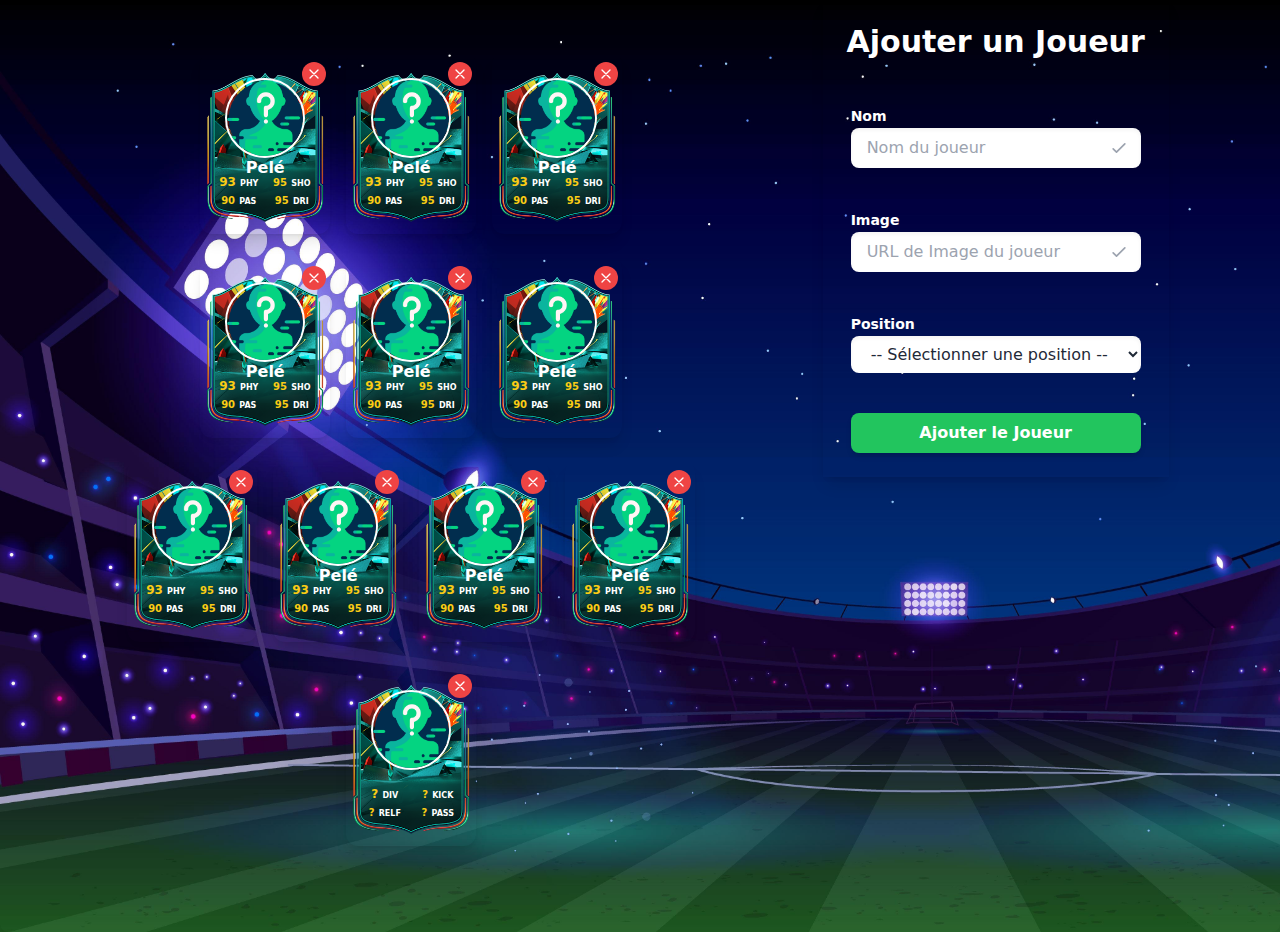
==== public/index.html @ 53fe1254 "fixer le formulaire et ajout des nouveaux image" ====
<!doctype html>
<html>
<head>
  <meta charset="UTF-8">
  <meta name="viewport" content="width=device-width, initial-scale=1.0">
  <title>FUT Champions</title>
  <link rel="stylesheet" href="style.css">
</head>
<body class="bg-[url('../images/5205447.jpg')] bg-cover bg-no-repeat min-h-screen overflow-x-hidden">


        <div class="flex justify-evenly max-sm:flex-col">

          <section class="bg-opacity-65 max-w-full min-h-screen flex flex-col justify-center items-center gap-10 p-4">
          
        
              
              <div class="flex flex-col items-center gap-6 w-full max-w-4xl ">
          
                  <!-- Attaques -->
                  <div class="flex justify-center gap-4 flex-wrap">
                      <!-- LW-player -->
                      <div class="LW player flex flex-col justify-center">
                          <div class="relative w-[130px] h-[180px] max-sm:w-[100px] rounded-[12px] overflow-hidden shadow-lg text-white bg-cover bg-center" style="background-image: url('../assets/examples/badge_total_rush.webp');">
                            <!-- Delete Button -->
                            <button class="delete-btn absolute top-2 right-1 bg-red-500 text-white rounded-full p-1 hover:bg-red-600 transition" >
                              <svg xmlns="http://www.w3.org/2000/svg" class="w-4 h-4" fill="none" viewBox="0 0 24 24" stroke="currentColor" stroke-width="2">
                                <path stroke-linecap="round" stroke-linejoin="round" d="M6 18L18 6M6 6l12 12" />
                              </svg>
                            </button>
                            <!-- Player Icon -->
                            <div class="flex justify-center mt-6">
                              <img class="w-20 h-20 object-cover rounded-full border-2 border-white shadow-lg" src="../images/inconnue.png">
                            </div>
                            <!-- Player Name -->
                            <div class="absolute bottom-[50px] w-full text-center font-bold text-base	 text-white pb-1" id="PlayerName">
                              Pelé
                            </div>
                            <!-- Player Statistics -->
                            <div class="absolute bottom-6 w-full px-3">
                              <div class="grid grid-cols-2 text-center text-xs font-bold">
                                  <div>
                                    
                                      <span class="PHY_PLYER_STAS text-yellow-400">93</span>
                                      <span style="font-size: 8px;">PHY</span>
                                  </div>
                                  <div>
                                      <span class="SHO_PLYER_STAS text-yellow-400 " style="font-size: 10px;">95</span>
                                      <span style="font-size: 8px;">SHO</span>
                                  </div>
                                  <div>
                                      <span class="PAS_PLYER_STAS text-yellow-400" style="font-size: 10px;">90</span>
                                      <span style="font-size: 8px;">PAS</span>
                                  </div>
                                  <div>
                                      <span class="DRI_PLYER_STAS text-yellow-400" style="font-size: 10px;">95</span>
                                      <span style="font-size: 8px;">DRI</span>
                                  </div>
                              </div>
                          </div>
                          </div>
                        </div>
          
                      <!-- ST-player -->
                      <div class="ST player flex flex-col justify-center">
                          <div class="relative w-[130px] h-[180px] max-sm:w-[100px] rounded-[12px] overflow-hidden shadow-lg text-white bg-cover bg-center" style="background-image: url('../assets/examples/badge_total_rush.webp');">
                            <!-- Delete Button -->
                            <button class="delete-btn absolute top-2 right-1 bg-red-500 text-white rounded-full p-1 hover:bg-red-600 transition" >
                              <svg xmlns="http://www.w3.org/2000/svg" class="w-4 h-4" fill="none" viewBox="0 0 24 24" stroke="currentColor" stroke-width="2">
                                <path stroke-linecap="round" stroke-linejoin="round" d="M6 18L18 6M6 6l12 12" />
                              </svg>
                            </button>
                            <!-- Player Icon -->
                            <div class="flex justify-center mt-6">
                              <img class="w-20 h-20 object-cover rounded-full border-2 border-white shadow-lg" src="../images/inconnue.png">
                            </div>
                            <!-- Player Name -->
                            <div class="absolute bottom-[50px] w-full text-center font-bold text-base	 text-white pb-1" id="PlayerName">
                              Pelé
                            </div>
                            <!-- Player Statistics -->
                            <div class="absolute bottom-6 w-full px-3">
                              <div class="grid grid-cols-2 text-center text-xs font-bold">
                                  <div>
                                    
                                      <span class="PHY_PLYER_STAS text-yellow-400">93</span>
                                      <span style="font-size: 8px;">PHY</span>
                                  </div>
                                  <div>
                                      <span class="SHO_PLYER_STAS text-yellow-400" style="font-size: 10px;">95</span>
                                      <span style="font-size: 8px;">SHO</span>
                                  </div>
                                  <div>
                                      <span class="PAS_PLYER_STAS text-yellow-400" style="font-size: 10px;">90</span>
                                      <span style="font-size: 8px;">PAS</span>
                                  </div>
                                  <div>
                                      <span class="DRI_PLYER_STAS text-yellow-400" style="font-size: 10px;">95</span>
                                      <span style="font-size: 8px;">DRI</span>
                                  </div>
                              </div>
                          </div>
                          </div>
                        </div>
          
                      <!-- RW-player -->
                      <div class="RW player flex flex-col justify-center">
                          <div class="relative w-[130px] h-[180px] max-sm:w-[100px] rounded-[12px] overflow-hidden shadow-lg text-white bg-cover bg-center" style="background-image: url('../assets/examples/badge_total_rush.webp');">
                            <!-- Delete Button -->
                            <button class="delete-btn absolute top-2 right-1 bg-red-500 text-white rounded-full p-1 hover:bg-red-600 transition">
                              <svg xmlns="http://www.w3.org/2000/svg" class="w-4 h-4" fill="none" viewBox="0 0 24 24" stroke="currentColor" stroke-width="2">
                                <path stroke-linecap="round" stroke-linejoin="round" d="M6 18L18 6M6 6l12 12" />
                              </svg>
                            </button>
                            <!-- Player Icon -->
                            <div class="flex justify-center mt-6">
                              <img class="w-20 h-20 object-cover rounded-full border-2 border-white shadow-lg" src="../images/inconnue.png">
                            </div>
                            <!-- Player Name -->
                            <div class="absolute bottom-[50px] w-full text-center font-bold text-base	 text-white pb-1" id="PlayerName">
                              Pelé
                            </div>
                            <!-- Player Statistics -->
                            <div class="absolute bottom-6 w-full px-3">
                              <div class="grid grid-cols-2 text-center text-xs font-bold">
                                  <div>
                                    
                                      <span class="PHY_PLYER_STAS text-yellow-400">93</span>
                                      <span style="font-size: 8px;">PHY</span>
                                  </div>
                                  <div>
                                      <span class="SHO_PLYER_STAS text-yellow-400" style="font-size: 10px;">95</span>
                                      <span style="font-size: 8px;">SHO</span>
                                  </div>
                                  <div>
                                      <span class="PAS_PLYER_STAS text-yellow-400" style="font-size: 10px;">90</span>
                                      <span style="font-size: 8px;">PAS</span>
                                  </div>
                                  <div>
                                      <span class="DRI_PLYER_STAS text-yellow-400" style="font-size: 10px;">95</span>
                                      <span style="font-size: 8px;">DRI</span>
                                  </div>
                              </div>
                          </div>
                          </div>
                        </div>
                  </div>
          
                  <!-- Midfielders -->
                  <div class="flex justify-center gap-4 flex-wrap">
                      <!-- CAM-player -->
                      <div class="CAM player flex flex-col justify-center">
                          <div class="relative w-[130px] h-[180px] max-sm:w-[100px] rounded-[12px] overflow-hidden shadow-lg text-white bg-cover bg-center" style="background-image: url('../assets/examples/badge_total_rush.webp');">
                            <!-- Delete Button -->
                            <button class="delete-btn absolute top-2 right-1 bg-red-500 text-white rounded-full p-1 hover:bg-red-600 transition">
                              <svg xmlns="http://www.w3.org/2000/svg" class="w-4 h-4" fill="none" viewBox="0 0 24 24" stroke="currentColor" stroke-width="2">
                                <path stroke-linecap="round" stroke-linejoin="round" d="M6 18L18 6M6 6l12 12" />
                              </svg>
                            </button>
                            <!-- Player Icon -->
                            <div class="flex justify-center mt-6">
                              <img class="w-20 h-20 object-cover rounded-full border-2 border-white shadow-lg" src="../images/inconnue.png">
                            </div>
                            <!-- Player Name -->
                            <div class="absolute bottom-[50px] w-full text-center font-bold text-base	 text-white pb-1" id="PlayerName">
                              Pelé
                            </div>
                            <!-- Player Statistics -->
                            <div class="absolute bottom-6 w-full px-3">
                              <div class="grid grid-cols-2 text-center text-xs font-bold">
                                  <div>
                                    
                                      <span class="PHY_PLYER_STAS text-yellow-400">93</span>
                                      <span style="font-size: 8px;">PHY</span>
                                  </div>
                                  <div>
                                      <span class="SHO_PLYER_STAS text-yellow-400" style="font-size: 10px;">95</span>
                                      <span style="font-size: 8px;">SHO</span>
                                  </div>
                                  <div>
                                      <span class="PAS_PLYER_STAS text-yellow-400" style="font-size: 10px;">90</span>
                                      <span style="font-size: 8px;">PAS</span>
                                  </div>
                                  <div>
                                      <span class="DRI_PLYER_STAS text-yellow-400" style="font-size: 10px;">95</span>
                                      <span style="font-size: 8px;">DRI</span>
                                  </div>
                              </div>
                          </div>
                          </div>
                        </div>
          
                      <!-- CM-player -->
                      <div class="CM player flex flex-col justify-center">
                          <div class="relative w-[130px] h-[180px] max-sm:w-[100px] rounded-[12px] overflow-hidden shadow-lg text-white bg-cover bg-center" style="background-image: url('../assets/examples/badge_total_rush.webp');">
                            <!-- Delete Button -->
                            <button class="delete-btn absolute top-2 right-1 bg-red-500 text-white rounded-full p-1 hover:bg-red-600 transition">
                              <svg xmlns="http://www.w3.org/2000/svg" class="w-4 h-4" fill="none" viewBox="0 0 24 24" stroke="currentColor" stroke-width="2">
                                <path stroke-linecap="round" stroke-linejoin="round" d="M6 18L18 6M6 6l12 12" />
                              </svg>
                            </button>
                            <!-- Player Icon -->
                            <div class="flex justify-center mt-6">
                              <img class="w-20 h-20 object-cover rounded-full border-2 border-white shadow-lg" src="../images/inconnue.png">
                            </div>
                            <!-- Player Name -->
                            <div class="absolute bottom-[50px] w-full text-center font-bold text-base	 text-white pb-1" id="PlayerName">
                              Pelé
                            </div>
                            <!-- Player Statistics -->
                            <div class="absolute bottom-6 w-full px-3">
                              <div class="grid grid-cols-2 text-center text-xs font-bold">
                                  <div>
                                    
                                      <span class="PHY_PLYER_STAS text-yellow-400">93</span>
                                      <span style="font-size: 8px;">PHY</span>
                                  </div>
                                  <div>
                                      <span class="SHO_PLYER_STAS text-yellow-400" style="font-size: 10px;">95</span>
                                      <span style="font-size: 8px;">SHO</span>
                                  </div>
                                  <div>
                                      <span class="PAS_PLYER_STAS text-yellow-400" style="font-size: 10px;">90</span>
                                      <span style="font-size: 8px;">PAS</span>
                                  </div>
                                  <div>
                                      <span class="DRI_PLYER_STAS text-yellow-400" style="font-size: 10px;">95</span>
                                      <span style="font-size: 8px;">DRI</span>
                                  </div>
                              </div>
                          </div>
                          </div>
                        </div>
          
                      <!-- CDM-player -->
                      <div class="CDM player flex flex-col justify-center">
                          <div class="relative w-[130px] h-[180px] max-sm:w-[100px] rounded-[12px] overflow-hidden shadow-lg text-white bg-cover bg-center" style="background-image: url('../assets/examples/badge_total_rush.webp');">
                            <!-- Delete Button -->
                            <button class="delete-btn absolute top-2 right-1 bg-red-500 text-white rounded-full p-1 hover:bg-red-600 transition">
                              <svg xmlns="http://www.w3.org/2000/svg" class="w-4 h-4" fill="none" viewBox="0 0 24 24" stroke="currentColor" stroke-width="2">
                                <path stroke-linecap="round" stroke-linejoin="round" d="M6 18L18 6M6 6l12 12" />
                              </svg>
                            </button>
                            <!-- Player Icon -->
                            <div class="flex justify-center mt-6">
                              <img class="w-20 h-20 object-cover rounded-full border-2 border-white shadow-lg" src="../images/inconnue.png">
                            </div>
                            <!-- Player Name -->
                            <div class="absolute bottom-[50px] w-full text-center font-bold text-base	 text-white pb-1" id="PlayerName">
                              Pelé
                            </div>
                            <!-- Player Statistics -->
                            <div class="absolute bottom-6 w-full px-3">
                              <div class="grid grid-cols-2 text-center text-xs font-bold">
                                  <div>
                                    
                                      <span class="PHY_PLYER_STAS text-yellow-400">93</span>
                                      <span style="font-size: 8px;">PHY</span>
                                  </div>
                                  <div>
                                      <span class="SHO_PLYER_STAS text-yellow-400" style="font-size: 10px;">95</span>
                                      <span style="font-size: 8px;">SHO</span>
                                  </div>
                                  <div>
                                      <span class="PAS_PLYER_STAS text-yellow-400" style="font-size: 10px;">90</span>
                                      <span style="font-size: 8px;">PAS</span>
                                  </div>
                                  <div>
                                      <span class="DRI_PLYER_STAS text-yellow-400" style="font-size: 10px;">95</span>
                                      <span style="font-size: 8px;">DRI</span>
                                  </div>
                              </div>
                          </div>
                          </div>
                        </div>
                  </div>
          
                  <!-- Defenders -->
                  <div class="flex justify-center gap-4">
                      <!-- LB-player -->
                      <div class="LB player flex flex-col justify-center">
                          <div class="relative w-[130px] h-[180px] max-sm:w-[100px] rounded-[12px] overflow-hidden shadow-lg text-white bg-cover bg-center" style="background-image: url('../assets/examples/badge_total_rush.webp');">
                            <!-- Delete Button -->
                            <button class="delete-btn absolute top-2 right-1 bg-red-500 text-white rounded-full p-1 hover:bg-red-600 transition">
                              <svg xmlns="http://www.w3.org/2000/svg" class="w-4 h-4" fill="none" viewBox="0 0 24 24" stroke="currentColor" stroke-width="2">
                                <path stroke-linecap="round" stroke-linejoin="round" d="M6 18L18 6M6 6l12 12" />
                              </svg>
                            </button>
                            <!-- Player Icon -->
                            <div class="flex justify-center mt-6">
                              <img class="w-20 h-20 object-cover rounded-full border-2 border-white shadow-lg" src="../images/inconnue.png">
                            </div>
                            <!-- Player Name -->
                            <div class="absolute bottom-[50px] w-full text-center font-bold text-base	 text-white pb-1" id="PlayerName">
                              
                            </div>
                            <!-- Player Statistics -->
                            <div class="absolute bottom-6 w-full px-3">
                              <div class="grid grid-cols-2 text-center text-xs font-bold">
                                  <div>
                                    
                                      <span class="PHY_PLYER_STAS text-yellow-400">93</span>
                                      <span style="font-size: 8px;">PHY</span>
                                  </div>
                                  <div>
                                      <span class="SHO_PLYER_STAS text-yellow-400" style="font-size: 10px;">95</span>
                                      <span style="font-size: 8px;">SHO</span>
                                  </div>
                                  <div>
                                      <span class="PAS_PLYER_STAS text-yellow-400" style="font-size: 10px;">90</span>
                                      <span style="font-size: 8px;">PAS</span>
                                  </div>
                                  <div>
                                      <span class="DRI_PLYER_STAS text-yellow-400" style="font-size: 10px;">95</span>
                                      <span style="font-size: 8px;">DRI</span>
                                  </div>
                              </div>
                          </div>
                          </div>
                        </div>
          
                      <!-- CB-5-player -->
                      <div class="CB-5 player flex flex-col justify-center">
                          <div class="relative w-[130px] h-[180px] max-sm:w-[100px] rounded-[12px] overflow-hidden shadow-lg text-white bg-cover bg-center" style="background-image: url('../assets/examples/badge_total_rush.webp');">
                            <!-- Delete Button -->
                            <button class="delete-btn absolute top-2 right-1 bg-red-500 text-white rounded-full p-1 hover:bg-red-600 transition">
                              <svg xmlns="http://www.w3.org/2000/svg" class="w-4 h-4" fill="none" viewBox="0 0 24 24" stroke="currentColor" stroke-width="2">
                                <path stroke-linecap="round" stroke-linejoin="round" d="M6 18L18 6M6 6l12 12" />
                              </svg>
                            </button>
                            <!-- Player Icon -->
                            <div class="flex justify-center mt-6">
                              <img class="w-20 h-20 object-cover rounded-full border-2 border-white shadow-lg" src="../images/inconnue.png">
                            </div>
                            <!-- Player Name -->
                            <div class="absolute bottom-[50px] w-full text-center font-bold text-base	 text-white pb-1" id="PlayerName">
                              Pelé
                            </div>
                            <!-- Player Statistics -->
                            <div class="absolute bottom-6 w-full px-3">
                              <div class="grid grid-cols-2 text-center text-xs font-bold">
                                  <div>
                                    
                                      <span class="PHY_PLYER_STAS text-yellow-400">93</span>
                                      <span style="font-size: 8px;">PHY</span>
                                  </div>
                                  <div>
                                      <span class="SHO_PLYER_STAS text-yellow-400" style="font-size: 10px;">95</span>
                                      <span style="font-size: 8px;">SHO</span>
                                  </div>
                                  <div>
                                      <span class="PAS_PLYER_STAS text-yellow-400" style="font-size: 10px;">90</span>
                                      <span style="font-size: 8px;">PAS</span>
                                  </div>
                                  <div>
                                      <span class="DRI_PLYER_STAS text-yellow-400" style="font-size: 10px;">95</span>
                                      <span style="font-size: 8px;">DRI</span>
                                  </div>
                              </div>
                          </div>
                          </div>
                        </div>
          
                      <!-- CB-4-player -->
                      <div class="CB-4 player flex flex-col justify-center">
                          <div class="relative w-[130px] h-[180px] max-sm:w-[100px] rounded-[12px] overflow-hidden shadow-lg text-white bg-cover bg-center" style="background-image: url('../assets/examples/badge_total_rush.webp');">
                            <!-- Delete Button -->
                            <button class="delete-btn absolute top-2 right-1 bg-red-500 text-white rounded-full p-1 hover:bg-red-600 transition">
                              <svg xmlns="http://www.w3.org/2000/svg" class="w-4 h-4" fill="none" viewBox="0 0 24 24" stroke="currentColor" stroke-width="2">
                                <path stroke-linecap="round" stroke-linejoin="round" d="M6 18L18 6M6 6l12 12" />
                              </svg>
                            </button>
                            <!-- Player Icon -->
                            <div class="flex justify-center mt-6">
                              <img class="w-20 h-20 object-cover rounded-full border-2 border-white shadow-lg" src="../images/inconnue.png">
                            </div>
                            <!-- Player Name -->
                            <div class="absolute bottom-[50px] w-full text-center font-bold text-base	 text-white pb-1" id="PlayerName">
                              Pelé
                            </div>
                            <!-- Player Statistics -->
                            <div class="absolute bottom-6 w-full px-3">
                              <div class="grid grid-cols-2 text-center text-xs font-bold">
                                  <div>
                                    
                                      <span class="PHY_PLYER_STAS text-yellow-400">93</span>
                                      <span style="font-size: 8px;">PHY</span>
                                  </div>
                                  <div>
                                      <span class="SHO_PLYER_STAS text-yellow-400" style="font-size: 10px;">95</span>
                                      <span style="font-size: 8px;">SHO</span>
                                  </div>
                                  <div>
                                      <span class=" PAS_PLYER_STAS text-yellow-400" style="font-size: 10px;">90</span>
                                      <span style="font-size: 8px;">PAS</span>
                                  </div>
                                  <div>
                                      <span class="DRI_PLYER_STAS text-yellow-400" style="font-size: 10px;">95</span>
                                      <span style="font-size: 8px;">DRI</span>
                                  </div>
                              </div>
                          </div>
                          </div>
                        </div>
          
                      <!-- RB-player -->
                      <div class="RB player flex flex-col justify-center">
                          <div class="relative w-[130px] h-[180px] max-sm:w-[100px] rounded-[12px] overflow-hidden shadow-lg text-white bg-cover bg-center" style="background-image: url('../assets/examples/badge_total_rush.webp');">
                            <!-- Delete Button -->
                            <button class="delete-btn absolute top-2 right-1 bg-red-500 text-white rounded-full p-1 hover:bg-red-600 transition">
                              <svg xmlns="http://www.w3.org/2000/svg" class="w-4 h-4" fill="none" viewBox="0 0 24 24" stroke="currentColor" stroke-width="2">
                                <path stroke-linecap="round" stroke-linejoin="round" d="M6 18L18 6M6 6l12 12" />
                              </svg>
                            </button>
                            <!-- Player Icon -->
                            <div class="flex justify-center mt-6">
                              <img class="w-20 h-20 object-cover rounded-full border-2 border-white shadow-lg" src="../images/inconnue.png">
                            </div>
                            <!-- Player Name -->
                            <div class="absolute bottom-[50px] w-full text-center font-bold text-base	 text-white pb-1" id="PlayerName">
                              Pelé
                            </div>
                            <!-- Player Statistics -->
                            <div class="absolute bottom-6 w-full px-3">
                              <div class="grid grid-cols-2 text-center text-xs font-bold">
                                  <div>
                                    
                                      <span class="PHY_PLYER_STAS text-yellow-400">93</span>
                                      <span style="font-size: 8px;">PHY</span>
                                  </div>
                                  <div>
                                      <span class="SHO_PLYER_STAS text-yellow-400" style="font-size: 10px;">95</span>
                                      <span style="font-size: 8px;">SHO</span>
                                  </div>
                                  <div>
                                      <span class="PAS_PLYER_STAS text-yellow-400" style="font-size: 10px;">90</span>
                                      <span style="font-size: 8px;">PAS</span>
                                  </div>
                                  <div>
                                      <span class="DRI_PLYER_STAS text-yellow-400" style="font-size: 10px;">95</span>
                                      <span style="font-size: 8px;">DRI</span>
                                  </div>
                              </div>
                          </div>
                          </div>
                        </div>
                  </div>
          
                  <!-- Goalkeeper -->
                  <div class="flex justify-center gap-4 flex-wrap">
                      <!-- GOALKEEPER-player -->
                      <div class="GB player flex flex-col justify-center">
                          <div class="relative w-[130px] h-[180px] max-sm:w-[100px] rounded-[12px] overflow-hidden shadow-lg text-white bg-cover bg-center" style="background-image: url('../assets/examples/badge_total_rush.webp');">
                            <!-- Delete Button -->
                            <button class="delete-btn absolute top-2 right-1 bg-red-500 text-white rounded-full p-1 hover:bg-red-600 transition">
                              <svg xmlns="http://www.w3.org/2000/svg" class="w-4 h-4" fill="none" viewBox="0 0 24 24" stroke="currentColor" stroke-width="2">
                                <path stroke-linecap="round" stroke-linejoin="round" d="M6 18L18 6M6 6l12 12" />
                              </svg>
                            </button>
                            <!-- Player Icon -->
                            <div class="flex justify-center mt-6">
                              <img class="goalkepper-image w-20 h-20 object-cover rounded-full border-2 border-white shadow-lg" src="../images/inconnue.png">
                            </div>
                            <!-- Player Name -->
                            <div class="absolute bottom-[50px] w-full text-center font-bold text-base	 text-white pb-1" id="Goalkepper_name">
                            
                            </div>
                            <!-- Player Statistics -->
                            <div class="absolute bottom-6 w-full px-3">
                              <div class="grid grid-cols-2 text-center text-xs font-bold">
                                  <div>
                                    
                                      <span class="text-yellow-400 DIV_goal">?</span>
                                      <span style="font-size: 8px;">DIV</span>
                                  </div>
                                  <div>
                                      <span class="text-yellow-400 KICK_goal" style="font-size: 10px;">?</span>
                                      <span style="font-size: 8px;">KICK</span>
                                  </div>
                                  <div>
                                      <span class="text-yellow-400 RELF_goal" style="font-size: 10px;">?</span>
                                      <span style="font-size: 8px;">RELF</span>
                                  </div>
                                  <div>
                                      <span class="text-yellow-400 PASS_goal" style="font-size: 10px;">?</span>
                                      <span style="font-size: 8px;">PASS</span>
                                  </div>
                              </div>
                          </div>
                          </div>
                        </div>
                  </div>
          
              </div>
              
          
          </section>
          
          <!-- Formulaire -->
          <section>
              <div class="max-w-4xl mx-auto p-6  text-white shadow-lg rounded-x flex flex-col  gap-5 items-center justify-center"> 
                  <h2 class="text-3xl font-extrabold text-center mb-6">Ajouter un Joueur</h2>
                  <form id="playerForm" class="flex flex-col gap-10 ">
                    <div>
                      <label for="name" class=" font-semibold text-sm   ">Nom</label>
                      <div class="relative">
                        <input
                          type="text"
                          id="name"
                          name="name"
                          placeholder="Nom du joueur"
                          class="w-full p-4 py-2 rounded-lg shadow-inner bg-white text-gray-800 focus:ring-2 focus:ring-blue-400 focus:outline-none"
                          required
                        />
                        <svg xmlns="http://www.w3.org/2000/svg" class="absolute right-3 top-1/2 transform -translate-y-1/2 w-5 h-5 text-gray-400" fill="none" viewBox="0 0 24 24" stroke="currentColor">
                          <path stroke-linecap="round" stroke-linejoin="round" stroke-width="2" d="M5 13l4 4L19 7" />
                        </svg>
                      </div>
                    </div>

                    <div>
                      <label for="name" class=" font-semibold text-sm   ">Image</label>
                      <div class="relative">
                        <input
                          type="text"
                          id="image-player"
                          name="image"
                          placeholder="URL de Image du joueur"
                          class="w-full p-4 py-2 rounded-lg shadow-inner bg-white text-gray-800 focus:ring-2 focus:ring-blue-400 focus:outline-none"
                          required
                        />
                        <svg xmlns="http://www.w3.org/2000/svg" class="absolute right-3 top-1/2 transform -translate-y-1/2 w-5 h-5 text-gray-400" fill="none" viewBox="0 0 24 24" stroke="currentColor">
                          <path stroke-linecap="round" stroke-linejoin="round" stroke-width="2" d="M5 13l4 4L19 7" />
                        </svg>
                      </div>
                    </div>
                    <div>
                      <label for="position" class=" font-semibold text-sm ">Position</label>
                      <div class="relative">
                        <select
                          id="position"
                          name="position"
                          class="w-full p-4 py-2 rounded-lg shadow-inner bg-white text-gray-800 focus:ring-2 focus:ring-blue-400 focus:outline-none"
                          required>
                          <option value="nothing">-- Sélectionner une position --</option>
                          <option value="GB">(GB)</option>
                          <option value="LB">(LB)</option>
                          <option value="CB-5">(CB (5))</option>
                          <option value="CB-4">(CB (4))</option>
                          <option value="RB">(RB)</option>    
                          <option value="CDM">(CDM)</option>
                          <option value="CM">(CM)</option>
                          <option value="CAM">(CAM)</option>
                          <option value="LW">(LW)</option>
                          <option value="RW">(RW)</option>
                          <option value="ST">(ST)</option>
                        </select>
                      </div>
                    </div>
                    <div class="statistique-All hidden">
                      <label for="stats" class="block font-semibold text-sm mb-1">Statistiques</label>
                      <div class="relative grid grid-rows-4 grid-flow-col gap-4">
                        <input
                          type="number"
                          id="Physique"
                          min="0" max="100"
                          name="Physique"
                          placeholder="Physique du joueur"
                          class="w-full p-4 py-2 rounded-lg shadow-inner bg-white text-gray-800 focus:ring-2 focus:ring-blue-400 focus:outline-none"required 
                          />
                        <input
                          type="number"
                          id="Shoting"
                          min="0" max="100"
                          name="Shoting"
                          placeholder="Shoting du joueur"
                          class="w-full p-4 py-2 rounded-lg shadow-inner bg-white text-gray-800 focus:ring-2 focus:ring-blue-400 focus:outline-none"required 
                          />
                        <input
                          type="number"
                          id="Dribbling"
                          min="0" max="100"
                          name="stats"
                          placeholder="Dribbling du joueur"
                          class="w-full p-4 py-2 rounded-lg shadow-inner bg-white text-gray-800 focus:ring-2 focus:ring-blue-400 focus:outline-none"required 
                          />
                        <input
                          type="number"
                          min="0" max="100"
                          id="Passing"
                          name="Passing"
                          placeholder="Passing du joueur "
                          class="w-full p-4 py-2 rounded-lg shadow-inner bg-white text-gray-800 focus:ring-2 focus:ring-blue-400 focus:outline-none"required 
                          />
                    
                      </div>
                    </div>
                    <!-- goolkeaper statistique -->
                    <div class="Goalkepper_stats  hidden">
                      <label for="stats" class="block font-semibold text-sm mb-1">Statistiques</label>
                      <div class="relative grid grid-rows-4 grid-flow-col gap-4">
                        <input
                          type="number"
                          id="diving"
                          min="0" max="100"
                          name="diving"
                          placeholder="diving du Gardien"
                          class="w-full p-4 py-2 rounded-lg shadow-inner bg-white text-gray-800 focus:ring-2 focus:ring-blue-400 focus:outline-none"required 
                          />
                        <input
                          type="number"
                          id="kicking"
                          min="0" max="100"
                          name="kicking"
                          placeholder="kicking du Gardien"
                          class="w-full p-4 py-2 rounded-lg shadow-inner bg-white text-gray-800 focus:ring-2 focus:ring-blue-400 focus:outline-none"required 
                          />
                        <input
                          type="number"
                          id="reflexes"
                          min="0" max="100"
                          name="reflexes"
                          placeholder="reflexes du Gardien"
                          class="w-full p-4 py-2 rounded-lg shadow-inner bg-white text-gray-800 focus:ring-2 focus:ring-blue-400 focus:outline-none"required 
                          />
                        <input
                          type="number"
                          min="0" max="100"
                          id="Passing-goal"
                          name="Passing"
                          placeholder="Passing du Gardien"
                          class="w-full p-4 py-2 rounded-lg shadow-inner bg-white text-gray-800 focus:ring-2 focus:ring-blue-400 focus:outline-none"required 
                          />
                    
                      </div>
                    </div>


                    <button
                      type="submit"
                      class="add-btn w-full py-2 bg-green-500 rounded-lg shadow-md font-semibold text-white hover:bg-green-600 transition transform hover:scale-105"
                    >
                      Ajouter le Joueur
                    </button>
                  </form>        
                </div>
                
                
          </section>
        </div>


    <!-- banc de joueurs -->

    <section>
      <div class="banc flex  space-x-4 p-4  rounded-lg shadow-lg flex-wrap">
    
        
         
  
        </div>
    </section>

    
<script src="script.js"></script>

    </body>
</html>
---- public/style.css ----
*, ::before, ::after {
  --tw-border-spacing-x: 0;
  --tw-border-spacing-y: 0;
  --tw-translate-x: 0;
  --tw-translate-y: 0;
  --tw-rotate: 0;
  --tw-skew-x: 0;
  --tw-skew-y: 0;
  --tw-scale-x: 1;
  --tw-scale-y: 1;
  --tw-pan-x:  ;
  --tw-pan-y:  ;
  --tw-pinch-zoom:  ;
  --tw-scroll-snap-strictness: proximity;
  --tw-gradient-from-position:  ;
  --tw-gradient-via-position:  ;
  --tw-gradient-to-position:  ;
  --tw-ordinal:  ;
  --tw-slashed-zero:  ;
  --tw-numeric-figure:  ;
  --tw-numeric-spacing:  ;
  --tw-numeric-fraction:  ;
  --tw-ring-inset:  ;
  --tw-ring-offset-width: 0px;
  --tw-ring-offset-color: #fff;
  --tw-ring-color: rgb(59 130 246 / 0.5);
  --tw-ring-offset-shadow: 0 0 #0000;
  --tw-ring-shadow: 0 0 #0000;
  --tw-shadow: 0 0 #0000;
  --tw-shadow-colored: 0 0 #0000;
  --tw-blur:  ;
  --tw-brightness:  ;
  --tw-contrast:  ;
  --tw-grayscale:  ;
  --tw-hue-rotate:  ;
  --tw-invert:  ;
  --tw-saturate:  ;
  --tw-sepia:  ;
  --tw-drop-shadow:  ;
  --tw-backdrop-blur:  ;
  --tw-backdrop-brightness:  ;
  --tw-backdrop-contrast:  ;
  --tw-backdrop-grayscale:  ;
  --tw-backdrop-hue-rotate:  ;
  --tw-backdrop-invert:  ;
  --tw-backdrop-opacity:  ;
  --tw-backdrop-saturate:  ;
  --tw-backdrop-sepia:  ;
  --tw-contain-size:  ;
  --tw-contain-layout:  ;
  --tw-contain-paint:  ;
  --tw-contain-style:  ;
}

::backdrop {
  --tw-border-spacing-x: 0;
  --tw-border-spacing-y: 0;
  --tw-translate-x: 0;
  --tw-translate-y: 0;
  --tw-rotate: 0;
  --tw-skew-x: 0;
  --tw-skew-y: 0;
  --tw-scale-x: 1;
  --tw-scale-y: 1;
  --tw-pan-x:  ;
  --tw-pan-y:  ;
  --tw-pinch-zoom:  ;
  --tw-scroll-snap-strictness: proximity;
  --tw-gradient-from-position:  ;
  --tw-gradient-via-position:  ;
  --tw-gradient-to-position:  ;
  --tw-ordinal:  ;
  --tw-slashed-zero:  ;
  --tw-numeric-figure:  ;
  --tw-numeric-spacing:  ;
  --tw-numeric-fraction:  ;
  --tw-ring-inset:  ;
  --tw-ring-offset-width: 0px;
  --tw-ring-offset-color: #fff;
  --tw-ring-color: rgb(59 130 246 / 0.5);
  --tw-ring-offset-shadow: 0 0 #0000;
  --tw-ring-shadow: 0 0 #0000;
  --tw-shadow: 0 0 #0000;
  --tw-shadow-colored: 0 0 #0000;
  --tw-blur:  ;
  --tw-brightness:  ;
  --tw-contrast:  ;
  --tw-grayscale:  ;
  --tw-hue-rotate:  ;
  --tw-invert:  ;
  --tw-saturate:  ;
  --tw-sepia:  ;
  --tw-drop-shadow:  ;
  --tw-backdrop-blur:  ;
  --tw-backdrop-brightness:  ;
  --tw-backdrop-contrast:  ;
  --tw-backdrop-grayscale:  ;
  --tw-backdrop-hue-rotate:  ;
  --tw-backdrop-invert:  ;
  --tw-backdrop-opacity:  ;
  --tw-backdrop-saturate:  ;
  --tw-backdrop-sepia:  ;
  --tw-contain-size:  ;
  --tw-contain-layout:  ;
  --tw-contain-paint:  ;
  --tw-contain-style:  ;
}

/*
! tailwindcss v3.4.15 | MIT License | https://tailwindcss.com
*/

/*
1. Prevent padding and border from affecting element width. (https://github.com/mozdevs/cssremedy/issues/4)
2. Allow adding a border to an element by just adding a border-width. (https://github.com/tailwindcss/tailwindcss/pull/116)
*/

*,
::before,
::after {
  box-sizing: border-box;
  /* 1 */
  border-width: 0;
  /* 2 */
  border-style: solid;
  /* 2 */
  border-color: #e5e7eb;
  /* 2 */
}

::before,
::after {
  --tw-content: '';
}

/*
1. Use a consistent sensible line-height in all browsers.
2. Prevent adjustments of font size after orientation changes in iOS.
3. Use a more readable tab size.
4. Use the user's configured `sans` font-family by default.
5. Use the user's configured `sans` font-feature-settings by default.
6. Use the user's configured `sans` font-variation-settings by default.
7. Disable tap highlights on iOS
*/

html,
:host {
  line-height: 1.5;
  /* 1 */
  -webkit-text-size-adjust: 100%;
  /* 2 */
  -moz-tab-size: 4;
  /* 3 */
  -o-tab-size: 4;
     tab-size: 4;
  /* 3 */
  font-family: ui-sans-serif, system-ui, sans-serif, "Apple Color Emoji", "Segoe UI Emoji", "Segoe UI Symbol", "Noto Color Emoji";
  /* 4 */
  font-feature-settings: normal;
  /* 5 */
  font-variation-settings: normal;
  /* 6 */
  -webkit-tap-highlight-color: transparent;
  /* 7 */
}

/*
1. Remove the margin in all browsers.
2. Inherit line-height from `html` so users can set them as a class directly on the `html` element.
*/

body {
  margin: 0;
  /* 1 */
  line-height: inherit;
  /* 2 */
}

/*
1. Add the correct height in Firefox.
2. Correct the inheritance of border color in Firefox. (https://bugzilla.mozilla.org/show_bug.cgi?id=190655)
3. Ensure horizontal rules are visible by default.
*/

hr {
  height: 0;
  /* 1 */
  color: inherit;
  /* 2 */
  border-top-width: 1px;
  /* 3 */
}

/*
Add the correct text decoration in Chrome, Edge, and Safari.
*/

abbr:where([title]) {
  -webkit-text-decoration: underline dotted;
          text-decoration: underline dotted;
}

/*
Remove the default font size and weight for headings.
*/

h1,
h2,
h3,
h4,
h5,
h6 {
  font-size: inherit;
  font-weight: inherit;
}

/*
Reset links to optimize for opt-in styling instead of opt-out.
*/

a {
  color: inherit;
  text-decoration: inherit;
}

/*
Add the correct font weight in Edge and Safari.
*/

b,
strong {
  font-weight: bolder;
}

/*
1. Use the user's configured `mono` font-family by default.
2. Use the user's configured `mono` font-feature-settings by default.
3. Use the user's configured `mono` font-variation-settings by default.
4. Correct the odd `em` font sizing in all browsers.
*/

code,
kbd,
samp,
pre {
  font-family: ui-monospace, SFMono-Regular, Menlo, Monaco, Consolas, "Liberation Mono", "Courier New", monospace;
  /* 1 */
  font-feature-settings: normal;
  /* 2 */
  font-variation-settings: normal;
  /* 3 */
  font-size: 1em;
  /* 4 */
}

/*
Add the correct font size in all browsers.
*/

small {
  font-size: 80%;
}

/*
Prevent `sub` and `sup` elements from affecting the line height in all browsers.
*/

sub,
sup {
  font-size: 75%;
  line-height: 0;
  position: relative;
  vertical-align: baseline;
}

sub {
  bottom: -0.25em;
}

sup {
  top: -0.5em;
}

/*
1. Remove text indentation from table contents in Chrome and Safari. (https://bugs.chromium.org/p/chromium/issues/detail?id=999088, https://bugs.webkit.org/show_bug.cgi?id=201297)
2. Correct table border color inheritance in all Chrome and Safari. (https://bugs.chromium.org/p/chromium/issues/detail?id=935729, https://bugs.webkit.org/show_bug.cgi?id=195016)
3. Remove gaps between table borders by default.
*/

table {
  text-indent: 0;
  /* 1 */
  border-color: inherit;
  /* 2 */
  border-collapse: collapse;
  /* 3 */
}

/*
1. Change the font styles in all browsers.
2. Remove the margin in Firefox and Safari.
3. Remove default padding in all browsers.
*/

button,
input,
optgroup,
select,
textarea {
  font-family: inherit;
  /* 1 */
  font-feature-settings: inherit;
  /* 1 */
  font-variation-settings: inherit;
  /* 1 */
  font-size: 100%;
  /* 1 */
  font-weight: inherit;
  /* 1 */
  line-height: inherit;
  /* 1 */
  letter-spacing: inherit;
  /* 1 */
  color: inherit;
  /* 1 */
  margin: 0;
  /* 2 */
  padding: 0;
  /* 3 */
}

/*
Remove the inheritance of text transform in Edge and Firefox.
*/

button,
select {
  text-transform: none;
}

/*
1. Correct the inability to style clickable types in iOS and Safari.
2. Remove default button styles.
*/

button,
input:where([type='button']),
input:where([type='reset']),
input:where([type='submit']) {
  -webkit-appearance: button;
  /* 1 */
  background-color: transparent;
  /* 2 */
  background-image: none;
  /* 2 */
}

/*
Use the modern Firefox focus style for all focusable elements.
*/

:-moz-focusring {
  outline: auto;
}

/*
Remove the additional `:invalid` styles in Firefox. (https://github.com/mozilla/gecko-dev/blob/2f9eacd9d3d995c937b4251a5557d95d494c9be1/layout/style/res/forms.css#L728-L737)
*/

:-moz-ui-invalid {
  box-shadow: none;
}

/*
Add the correct vertical alignment in Chrome and Firefox.
*/

progress {
  vertical-align: baseline;
}

/*
Correct the cursor style of increment and decrement buttons in Safari.
*/

::-webkit-inner-spin-button,
::-webkit-outer-spin-button {
  height: auto;
}

/*
1. Correct the odd appearance in Chrome and Safari.
2. Correct the outline style in Safari.
*/

[type='search'] {
  -webkit-appearance: textfield;
  /* 1 */
  outline-offset: -2px;
  /* 2 */
}

/*
Remove the inner padding in Chrome and Safari on macOS.
*/

::-webkit-search-decoration {
  -webkit-appearance: none;
}

/*
1. Correct the inability to style clickable types in iOS and Safari.
2. Change font properties to `inherit` in Safari.
*/

::-webkit-file-upload-button {
  -webkit-appearance: button;
  /* 1 */
  font: inherit;
  /* 2 */
}

/*
Add the correct display in Chrome and Safari.
*/

summary {
  display: list-item;
}

/*
Removes the default spacing and border for appropriate elements.
*/

blockquote,
dl,
dd,
h1,
h2,
h3,
h4,
h5,
h6,
hr,
figure,
p,
pre {
  margin: 0;
}

fieldset {
  margin: 0;
  padding: 0;
}

legend {
  padding: 0;
}

ol,
ul,
menu {
  list-style: none;
  margin: 0;
  padding: 0;
}

/*
Reset default styling for dialogs.
*/

dialog {
  padding: 0;
}

/*
Prevent resizing textareas horizontally by default.
*/

textarea {
  resize: vertical;
}

/*
1. Reset the default placeholder opacity in Firefox. (https://github.com/tailwindlabs/tailwindcss/issues/3300)
2. Set the default placeholder color to the user's configured gray 400 color.
*/

input::-moz-placeholder, textarea::-moz-placeholder {
  opacity: 1;
  /* 1 */
  color: #9ca3af;
  /* 2 */
}

input::placeholder,
textarea::placeholder {
  opacity: 1;
  /* 1 */
  color: #9ca3af;
  /* 2 */
}

/*
Set the default cursor for buttons.
*/

button,
[role="button"] {
  cursor: pointer;
}

/*
Make sure disabled buttons don't get the pointer cursor.
*/

:disabled {
  cursor: default;
}

/*
1. Make replaced elements `display: block` by default. (https://github.com/mozdevs/cssremedy/issues/14)
2. Add `vertical-align: middle` to align replaced elements more sensibly by default. (https://github.com/jensimmons/cssremedy/issues/14#issuecomment-634934210)
   This can trigger a poorly considered lint error in some tools but is included by design.
*/

img,
svg,
video,
canvas,
audio,
iframe,
embed,
object {
  display: block;
  /* 1 */
  vertical-align: middle;
  /* 2 */
}

/*
Constrain images and videos to the parent width and preserve their intrinsic aspect ratio. (https://github.com/mozdevs/cssremedy/issues/14)
*/

img,
video {
  max-width: 100%;
  height: auto;
}

/* Make elements with the HTML hidden attribute stay hidden by default */

[hidden]:where(:not([hidden="until-found"])) {
  display: none;
}

.absolute {
  position: absolute;
}

.relative {
  position: relative;
}

.bottom-6 {
  bottom: 1.5rem;
}

.bottom-\[50px\] {
  bottom: 50px;
}

.right-1 {
  right: 0.25rem;
}

.right-3 {
  right: 0.75rem;
}

.top-1\/2 {
  top: 50%;
}

.top-2 {
  top: 0.5rem;
}

.mx-auto {
  margin-left: auto;
  margin-right: auto;
}

.mb-1 {
  margin-bottom: 0.25rem;
}

.mb-6 {
  margin-bottom: 1.5rem;
}

.mt-6 {
  margin-top: 1.5rem;
}

.block {
  display: block;
}

.flex {
  display: flex;
}

.grid {
  display: grid;
}

.hidden {
  display: none;
}

.h-20 {
  height: 5rem;
}

.h-4 {
  height: 1rem;
}

.h-5 {
  height: 1.25rem;
}

.h-\[180px\] {
  height: 180px;
}

.min-h-screen {
  min-height: 100vh;
}

.w-20 {
  width: 5rem;
}

.w-4 {
  width: 1rem;
}

.w-5 {
  width: 1.25rem;
}

.w-\[130px\] {
  width: 130px;
}

.w-full {
  width: 100%;
}

.max-w-4xl {
  max-width: 56rem;
}

.max-w-full {
  max-width: 100%;
}

.-translate-y-1\/2 {
  --tw-translate-y: -50%;
  transform: translate(var(--tw-translate-x), var(--tw-translate-y)) rotate(var(--tw-rotate)) skewX(var(--tw-skew-x)) skewY(var(--tw-skew-y)) scaleX(var(--tw-scale-x)) scaleY(var(--tw-scale-y));
}

.transform {
  transform: translate(var(--tw-translate-x), var(--tw-translate-y)) rotate(var(--tw-rotate)) skewX(var(--tw-skew-x)) skewY(var(--tw-skew-y)) scaleX(var(--tw-scale-x)) scaleY(var(--tw-scale-y));
}

.grid-flow-col {
  grid-auto-flow: column;
}

.grid-cols-2 {
  grid-template-columns: repeat(2, minmax(0, 1fr));
}

.grid-rows-4 {
  grid-template-rows: repeat(4, minmax(0, 1fr));
}

.flex-col {
  flex-direction: column;
}

.flex-wrap {
  flex-wrap: wrap;
}

.items-center {
  align-items: center;
}

.justify-center {
  justify-content: center;
}

.justify-evenly {
  justify-content: space-evenly;
}

.gap-10 {
  gap: 2.5rem;
}

.gap-4 {
  gap: 1rem;
}

.gap-5 {
  gap: 1.25rem;
}

.gap-6 {
  gap: 1.5rem;
}

.space-x-4 > :not([hidden]) ~ :not([hidden]) {
  --tw-space-x-reverse: 0;
  margin-right: calc(1rem * var(--tw-space-x-reverse));
  margin-left: calc(1rem * calc(1 - var(--tw-space-x-reverse)));
}

.overflow-hidden {
  overflow: hidden;
}

.overflow-x-hidden {
  overflow-x: hidden;
}

.rounded-\[12px\] {
  border-radius: 12px;
}

.rounded-full {
  border-radius: 9999px;
}

.rounded-lg {
  border-radius: 0.5rem;
}

.border-2 {
  border-width: 2px;
}

.border-white {
  --tw-border-opacity: 1;
  border-color: rgb(255 255 255 / var(--tw-border-opacity, 1));
}

.bg-green-500 {
  --tw-bg-opacity: 1;
  background-color: rgb(34 197 94 / var(--tw-bg-opacity, 1));
}

.bg-red-500 {
  --tw-bg-opacity: 1;
  background-color: rgb(239 68 68 / var(--tw-bg-opacity, 1));
}

.bg-white {
  --tw-bg-opacity: 1;
  background-color: rgb(255 255 255 / var(--tw-bg-opacity, 1));
}

.bg-opacity-65 {
  --tw-bg-opacity: 0.65;
}

.bg-\[url\(\'\.\.\/images\/5205447\.jpg\'\)\] {
  background-image: url('../images/5205447.jpg');
}

.bg-cover {
  background-size: cover;
}

.bg-center {
  background-position: center;
}

.bg-no-repeat {
  background-repeat: no-repeat;
}

.object-cover {
  -o-object-fit: cover;
     object-fit: cover;
}

.p-1 {
  padding: 0.25rem;
}

.p-4 {
  padding: 1rem;
}

.p-6 {
  padding: 1.5rem;
}

.px-3 {
  padding-left: 0.75rem;
  padding-right: 0.75rem;
}

.py-2 {
  padding-top: 0.5rem;
  padding-bottom: 0.5rem;
}

.pb-1 {
  padding-bottom: 0.25rem;
}

.text-center {
  text-align: center;
}

.text-3xl {
  font-size: 1.875rem;
  line-height: 2.25rem;
}

.text-base {
  font-size: 1rem;
  line-height: 1.5rem;
}

.text-sm {
  font-size: 0.875rem;
  line-height: 1.25rem;
}

.text-xs {
  font-size: 0.75rem;
  line-height: 1rem;
}

.font-bold {
  font-weight: 700;
}

.font-extrabold {
  font-weight: 800;
}

.font-semibold {
  font-weight: 600;
}

.text-gray-400 {
  --tw-text-opacity: 1;
  color: rgb(156 163 175 / var(--tw-text-opacity, 1));
}

.text-gray-800 {
  --tw-text-opacity: 1;
  color: rgb(31 41 55 / var(--tw-text-opacity, 1));
}

.text-white {
  --tw-text-opacity: 1;
  color: rgb(255 255 255 / var(--tw-text-opacity, 1));
}

.text-yellow-400 {
  --tw-text-opacity: 1;
  color: rgb(250 204 21 / var(--tw-text-opacity, 1));
}

.shadow-inner {
  --tw-shadow: inset 0 2px 4px 0 rgb(0 0 0 / 0.05);
  --tw-shadow-colored: inset 0 2px 4px 0 var(--tw-shadow-color);
  box-shadow: var(--tw-ring-offset-shadow, 0 0 #0000), var(--tw-ring-shadow, 0 0 #0000), var(--tw-shadow);
}

.shadow-lg {
  --tw-shadow: 0 10px 15px -3px rgb(0 0 0 / 0.1), 0 4px 6px -4px rgb(0 0 0 / 0.1);
  --tw-shadow-colored: 0 10px 15px -3px var(--tw-shadow-color), 0 4px 6px -4px var(--tw-shadow-color);
  box-shadow: var(--tw-ring-offset-shadow, 0 0 #0000), var(--tw-ring-shadow, 0 0 #0000), var(--tw-shadow);
}

.shadow-md {
  --tw-shadow: 0 4px 6px -1px rgb(0 0 0 / 0.1), 0 2px 4px -2px rgb(0 0 0 / 0.1);
  --tw-shadow-colored: 0 4px 6px -1px var(--tw-shadow-color), 0 2px 4px -2px var(--tw-shadow-color);
  box-shadow: var(--tw-ring-offset-shadow, 0 0 #0000), var(--tw-ring-shadow, 0 0 #0000), var(--tw-shadow);
}

.filter {
  filter: var(--tw-blur) var(--tw-brightness) var(--tw-contrast) var(--tw-grayscale) var(--tw-hue-rotate) var(--tw-invert) var(--tw-saturate) var(--tw-sepia) var(--tw-drop-shadow);
}

.transition {
  transition-property: color, background-color, border-color, text-decoration-color, fill, stroke, opacity, box-shadow, transform, filter, -webkit-backdrop-filter;
  transition-property: color, background-color, border-color, text-decoration-color, fill, stroke, opacity, box-shadow, transform, filter, backdrop-filter;
  transition-property: color, background-color, border-color, text-decoration-color, fill, stroke, opacity, box-shadow, transform, filter, backdrop-filter, -webkit-backdrop-filter;
  transition-timing-function: cubic-bezier(0.4, 0, 0.2, 1);
  transition-duration: 150ms;
}

.hover\:scale-105:hover {
  --tw-scale-x: 1.05;
  --tw-scale-y: 1.05;
  transform: translate(var(--tw-translate-x), var(--tw-translate-y)) rotate(var(--tw-rotate)) skewX(var(--tw-skew-x)) skewY(var(--tw-skew-y)) scaleX(var(--tw-scale-x)) scaleY(var(--tw-scale-y));
}

.hover\:bg-green-600:hover {
  --tw-bg-opacity: 1;
  background-color: rgb(22 163 74 / var(--tw-bg-opacity, 1));
}

.hover\:bg-red-600:hover {
  --tw-bg-opacity: 1;
  background-color: rgb(220 38 38 / var(--tw-bg-opacity, 1));
}

.focus\:outline-none:focus {
  outline: 2px solid transparent;
  outline-offset: 2px;
}

.focus\:ring-2:focus {
  --tw-ring-offset-shadow: var(--tw-ring-inset) 0 0 0 var(--tw-ring-offset-width) var(--tw-ring-offset-color);
  --tw-ring-shadow: var(--tw-ring-inset) 0 0 0 calc(2px + var(--tw-ring-offset-width)) var(--tw-ring-color);
  box-shadow: var(--tw-ring-offset-shadow), var(--tw-ring-shadow), var(--tw-shadow, 0 0 #0000);
}

.focus\:ring-blue-400:focus {
  --tw-ring-opacity: 1;
  --tw-ring-color: rgb(96 165 250 / var(--tw-ring-opacity, 1));
}

@media not all and (min-width: 640px) {
  .max-sm\:w-\[100px\] {
    width: 100px;
  }

  .max-sm\:flex-col {
    flex-direction: column;
  }
}
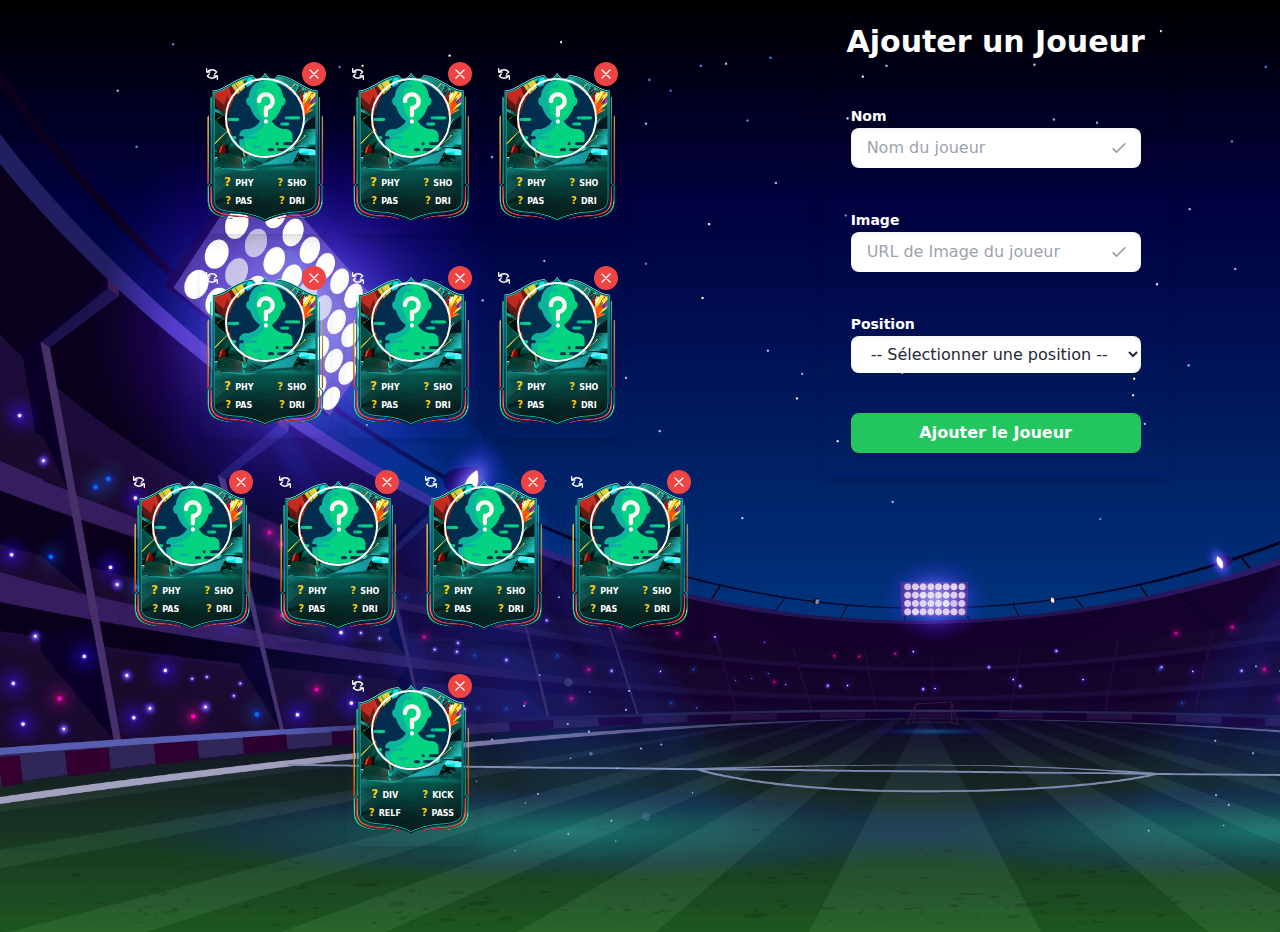
==== commit 648e9529: "Ajouter Option de Remplacer les joueurs" ====
--- a/public/index.html
+++ b/public/index.html
@@ -28,32 +28,41 @@
                                 <path stroke-linecap="round" stroke-linejoin="round" d="M6 18L18 6M6 6l12 12" />
                               </svg>
                             </button>
-                            <!-- Player Icon -->
-                            <div class="flex justify-center mt-6">
-                              <img class="w-20 h-20 object-cover rounded-full border-2 border-white shadow-lg" src="../images/inconnue.png">
-                            </div>
-                            <!-- Player Name -->
-                            <div class="absolute bottom-[50px] w-full text-center font-bold text-base	 text-white pb-1" id="PlayerName">
-                              Pelé
-                            </div>
-                            <!-- Player Statistics -->
-                            <div class="absolute bottom-6 w-full px-3">
-                              <div class="grid grid-cols-2 text-center text-xs font-bold">
-                                  <div>
-                                    
-                                      <span class="PHY_PLYER_STAS text-yellow-400">93</span>
-                                      <span style="font-size: 8px;">PHY</span>
-                                  </div>
-                                  <div>
-                                      <span class="SHO_PLYER_STAS text-yellow-400 " style="font-size: 10px;">95</span>
-                                      <span style="font-size: 8px;">SHO</span>
-                                  </div>
-                                  <div>
-                                      <span class="PAS_PLYER_STAS text-yellow-400" style="font-size: 10px;">90</span>
-                                      <span style="font-size: 8px;">PAS</span>
-                                  </div>
-                                  <div>
-                                      <span class="DRI_PLYER_STAS text-yellow-400" style="font-size: 10px;">95</span>
+                             <!-- update Button -->
+                            </button>
+                            <button class="replace-btn absolute top-2 left-1 bg-blue-500 text-white rounded-full p-1 hover:bg-slate-500 transition">
+                             <svg xmlns="http://www.w3.org/2000/svg" class="w-4 h-4" fill="none" viewBox="0 0 24 24" stroke="currentColor" stroke-width="2">
+                               <path stroke-linecap="round" stroke-linejoin="round" d="M4 4v5h5M20 20v-5h-5" />
+                               <path stroke-linecap="round" stroke-linejoin="round" d="M5 9a9 9 0 0 1 14 0l-3 3M19 15a9 9 0 0 1-14 0l3-3" />
+                             </svg>
+                             
+                           </button>
+                            <!-- Player Icon -->
+                            <div class="flex justify-center mt-6">
+                              <img class="w-20 h-20 object-cover rounded-full border-2 border-white shadow-lg" src="../images/inconnue.png">
+                            </div>
+                            <!-- Player Name -->
+                            <div class="absolute bottom-[50px] w-full text-center font-bold text-base	 text-white pb-1" id="PlayerName">
+                             
+                            </div>
+                            <!-- Player Statistics -->
+                            <div class="absolute bottom-6 w-full px-3">
+                              <div class="grid grid-cols-2 text-center text-xs font-bold">
+                                  <div>
+                                    
+                                      <span class="PHY_PLYER_STAS text-yellow-400">?</span>
+                                      <span style="font-size: 8px;">PHY</span>
+                                  </div>
+                                  <div>
+                                      <span class="SHO_PLYER_STAS text-yellow-400 " style="font-size: 10px;">?</span>
+                                      <span style="font-size: 8px;">SHO</span>
+                                  </div>
+                                  <div>
+                                      <span class="PAS_PLYER_STAS text-yellow-400" style="font-size: 10px;">?</span>
+                                      <span style="font-size: 8px;">PAS</span>
+                                  </div>
+                                  <div>
+                                      <span class="DRI_PLYER_STAS text-yellow-400" style="font-size: 10px;">?</span>
                                       <span style="font-size: 8px;">DRI</span>
                                   </div>
                               </div>
@@ -70,32 +79,41 @@
                                 <path stroke-linecap="round" stroke-linejoin="round" d="M6 18L18 6M6 6l12 12" />
                               </svg>
                             </button>
-                            <!-- Player Icon -->
-                            <div class="flex justify-center mt-6">
-                              <img class="w-20 h-20 object-cover rounded-full border-2 border-white shadow-lg" src="../images/inconnue.png">
-                            </div>
-                            <!-- Player Name -->
-                            <div class="absolute bottom-[50px] w-full text-center font-bold text-base	 text-white pb-1" id="PlayerName">
-                              Pelé
-                            </div>
-                            <!-- Player Statistics -->
-                            <div class="absolute bottom-6 w-full px-3">
-                              <div class="grid grid-cols-2 text-center text-xs font-bold">
-                                  <div>
-                                    
-                                      <span class="PHY_PLYER_STAS text-yellow-400">93</span>
-                                      <span style="font-size: 8px;">PHY</span>
-                                  </div>
-                                  <div>
-                                      <span class="SHO_PLYER_STAS text-yellow-400" style="font-size: 10px;">95</span>
-                                      <span style="font-size: 8px;">SHO</span>
-                                  </div>
-                                  <div>
-                                      <span class="PAS_PLYER_STAS text-yellow-400" style="font-size: 10px;">90</span>
-                                      <span style="font-size: 8px;">PAS</span>
-                                  </div>
-                                  <div>
-                                      <span class="DRI_PLYER_STAS text-yellow-400" style="font-size: 10px;">95</span>
+                             <!-- update Button -->
+                            </button>
+                            <button class="replace-btn absolute top-2 left-1 bg-blue-500 text-white rounded-full p-1 hover:bg-slate-500 transition">
+                             <svg xmlns="http://www.w3.org/2000/svg" class="w-4 h-4" fill="none" viewBox="0 0 24 24" stroke="currentColor" stroke-width="2">
+                               <path stroke-linecap="round" stroke-linejoin="round" d="M4 4v5h5M20 20v-5h-5" />
+                               <path stroke-linecap="round" stroke-linejoin="round" d="M5 9a9 9 0 0 1 14 0l-3 3M19 15a9 9 0 0 1-14 0l3-3" />
+                             </svg>
+                             
+                           </button>
+                            <!-- Player Icon -->
+                            <div class="flex justify-center mt-6">
+                              <img class="w-20 h-20 object-cover rounded-full border-2 border-white shadow-lg" src="../images/inconnue.png">
+                            </div>
+                            <!-- Player Name -->
+                            <div class="absolute bottom-[50px] w-full text-center font-bold text-base	 text-white pb-1" id="PlayerName">
+                              
+                            </div>
+                            <!-- Player Statistics -->
+                            <div class="absolute bottom-6 w-full px-3">
+                              <div class="grid grid-cols-2 text-center text-xs font-bold">
+                                  <div>
+                                    
+                                      <span class="PHY_PLYER_STAS text-yellow-400">?</span>
+                                      <span style="font-size: 8px;">PHY</span>
+                                  </div>
+                                  <div>
+                                      <span class="SHO_PLYER_STAS text-yellow-400" style="font-size: 10px;">?</span>
+                                      <span style="font-size: 8px;">SHO</span>
+                                  </div>
+                                  <div>
+                                      <span class="PAS_PLYER_STAS text-yellow-400" style="font-size: 10px;">?</span>
+                                      <span style="font-size: 8px;">PAS</span>
+                                  </div>
+                                  <div>
+                                      <span class="DRI_PLYER_STAS text-yellow-400" style="font-size: 10px;">?</span>
                                       <span style="font-size: 8px;">DRI</span>
                                   </div>
                               </div>
@@ -112,32 +130,41 @@
                                 <path stroke-linecap="round" stroke-linejoin="round" d="M6 18L18 6M6 6l12 12" />
                               </svg>
                             </button>
-                            <!-- Player Icon -->
-                            <div class="flex justify-center mt-6">
-                              <img class="w-20 h-20 object-cover rounded-full border-2 border-white shadow-lg" src="../images/inconnue.png">
-                            </div>
-                            <!-- Player Name -->
-                            <div class="absolute bottom-[50px] w-full text-center font-bold text-base	 text-white pb-1" id="PlayerName">
-                              Pelé
-                            </div>
-                            <!-- Player Statistics -->
-                            <div class="absolute bottom-6 w-full px-3">
-                              <div class="grid grid-cols-2 text-center text-xs font-bold">
-                                  <div>
-                                    
-                                      <span class="PHY_PLYER_STAS text-yellow-400">93</span>
-                                      <span style="font-size: 8px;">PHY</span>
-                                  </div>
-                                  <div>
-                                      <span class="SHO_PLYER_STAS text-yellow-400" style="font-size: 10px;">95</span>
-                                      <span style="font-size: 8px;">SHO</span>
-                                  </div>
-                                  <div>
-                                      <span class="PAS_PLYER_STAS text-yellow-400" style="font-size: 10px;">90</span>
-                                      <span style="font-size: 8px;">PAS</span>
-                                  </div>
-                                  <div>
-                                      <span class="DRI_PLYER_STAS text-yellow-400" style="font-size: 10px;">95</span>
+                             <!-- update Button -->
+                            </button>
+                            <button class="replace-btn absolute top-2 left-1 bg-blue-500 text-white rounded-full p-1 hover:bg-slate-500 transition">
+                             <svg xmlns="http://www.w3.org/2000/svg" class="w-4 h-4" fill="none" viewBox="0 0 24 24" stroke="currentColor" stroke-width="2">
+                               <path stroke-linecap="round" stroke-linejoin="round" d="M4 4v5h5M20 20v-5h-5" />
+                               <path stroke-linecap="round" stroke-linejoin="round" d="M5 9a9 9 0 0 1 14 0l-3 3M19 15a9 9 0 0 1-14 0l3-3" />
+                             </svg>
+                             
+                           </button>
+                            <!-- Player Icon -->
+                            <div class="flex justify-center mt-6">
+                              <img class="w-20 h-20 object-cover rounded-full border-2 border-white shadow-lg" src="../images/inconnue.png">
+                            </div>
+                            <!-- Player Name -->
+                            <div class="absolute bottom-[50px] w-full text-center font-bold text-base	 text-white pb-1" id="PlayerName">
+                              
+                            </div>
+                            <!-- Player Statistics -->
+                            <div class="absolute bottom-6 w-full px-3">
+                              <div class="grid grid-cols-2 text-center text-xs font-bold">
+                                  <div>
+                                    
+                                      <span class="PHY_PLYER_STAS text-yellow-400">?</span>
+                                      <span style="font-size: 8px;">PHY</span>
+                                  </div>
+                                  <div>
+                                      <span class="SHO_PLYER_STAS text-yellow-400" style="font-size: 10px;">?</span>
+                                      <span style="font-size: 8px;">SHO</span>
+                                  </div>
+                                  <div>
+                                      <span class="PAS_PLYER_STAS text-yellow-400" style="font-size: 10px;">?</span>
+                                      <span style="font-size: 8px;">PAS</span>
+                                  </div>
+                                  <div>
+                                      <span class="DRI_PLYER_STAS text-yellow-400" style="font-size: 10px;">?</span>
                                       <span style="font-size: 8px;">DRI</span>
                                   </div>
                               </div>
@@ -157,32 +184,41 @@
                                 <path stroke-linecap="round" stroke-linejoin="round" d="M6 18L18 6M6 6l12 12" />
                               </svg>
                             </button>
-                            <!-- Player Icon -->
-                            <div class="flex justify-center mt-6">
-                              <img class="w-20 h-20 object-cover rounded-full border-2 border-white shadow-lg" src="../images/inconnue.png">
-                            </div>
-                            <!-- Player Name -->
-                            <div class="absolute bottom-[50px] w-full text-center font-bold text-base	 text-white pb-1" id="PlayerName">
-                              Pelé
-                            </div>
-                            <!-- Player Statistics -->
-                            <div class="absolute bottom-6 w-full px-3">
-                              <div class="grid grid-cols-2 text-center text-xs font-bold">
-                                  <div>
-                                    
-                                      <span class="PHY_PLYER_STAS text-yellow-400">93</span>
-                                      <span style="font-size: 8px;">PHY</span>
-                                  </div>
-                                  <div>
-                                      <span class="SHO_PLYER_STAS text-yellow-400" style="font-size: 10px;">95</span>
-                                      <span style="font-size: 8px;">SHO</span>
-                                  </div>
-                                  <div>
-                                      <span class="PAS_PLYER_STAS text-yellow-400" style="font-size: 10px;">90</span>
-                                      <span style="font-size: 8px;">PAS</span>
-                                  </div>
-                                  <div>
-                                      <span class="DRI_PLYER_STAS text-yellow-400" style="font-size: 10px;">95</span>
+                             <!-- update Button -->
+                            </button>
+                            <button class="replace-btn absolute top-2 left-1 bg-blue-500 text-white rounded-full p-1 hover:bg-slate-500 transition">
+                             <svg xmlns="http://www.w3.org/2000/svg" class="w-4 h-4" fill="none" viewBox="0 0 24 24" stroke="currentColor" stroke-width="2">
+                               <path stroke-linecap="round" stroke-linejoin="round" d="M4 4v5h5M20 20v-5h-5" />
+                               <path stroke-linecap="round" stroke-linejoin="round" d="M5 9a9 9 0 0 1 14 0l-3 3M19 15a9 9 0 0 1-14 0l3-3" />
+                             </svg>
+                             
+                           </button>
+                            <!-- Player Icon -->
+                            <div class="flex justify-center mt-6">
+                              <img class="w-20 h-20 object-cover rounded-full border-2 border-white shadow-lg" src="../images/inconnue.png">
+                            </div>
+                            <!-- Player Name -->
+                            <div class="absolute bottom-[50px] w-full text-center font-bold text-base	 text-white pb-1" id="PlayerName">
+                             
+                            </div>
+                            <!-- Player Statistics -->
+                            <div class="absolute bottom-6 w-full px-3">
+                              <div class="grid grid-cols-2 text-center text-xs font-bold">
+                                  <div>
+                                    
+                                      <span class="PHY_PLYER_STAS text-yellow-400">?</span>
+                                      <span style="font-size: 8px;">PHY</span>
+                                  </div>
+                                  <div>
+                                      <span class="SHO_PLYER_STAS text-yellow-400" style="font-size: 10px;">?</span>
+                                      <span style="font-size: 8px;">SHO</span>
+                                  </div>
+                                  <div>
+                                      <span class="PAS_PLYER_STAS text-yellow-400" style="font-size: 10px;">?</span>
+                                      <span style="font-size: 8px;">PAS</span>
+                                  </div>
+                                  <div>
+                                      <span class="DRI_PLYER_STAS text-yellow-400" style="font-size: 10px;">?</span>
                                       <span style="font-size: 8px;">DRI</span>
                                   </div>
                               </div>
@@ -198,33 +234,41 @@
                               <svg xmlns="http://www.w3.org/2000/svg" class="w-4 h-4" fill="none" viewBox="0 0 24 24" stroke="currentColor" stroke-width="2">
                                 <path stroke-linecap="round" stroke-linejoin="round" d="M6 18L18 6M6 6l12 12" />
                               </svg>
-                            </button>
-                            <!-- Player Icon -->
-                            <div class="flex justify-center mt-6">
-                              <img class="w-20 h-20 object-cover rounded-full border-2 border-white shadow-lg" src="../images/inconnue.png">
-                            </div>
-                            <!-- Player Name -->
-                            <div class="absolute bottom-[50px] w-full text-center font-bold text-base	 text-white pb-1" id="PlayerName">
-                              Pelé
-                            </div>
-                            <!-- Player Statistics -->
-                            <div class="absolute bottom-6 w-full px-3">
-                              <div class="grid grid-cols-2 text-center text-xs font-bold">
-                                  <div>
-                                    
-                                      <span class="PHY_PLYER_STAS text-yellow-400">93</span>
-                                      <span style="font-size: 8px;">PHY</span>
-                                  </div>
-                                  <div>
-                                      <span class="SHO_PLYER_STAS text-yellow-400" style="font-size: 10px;">95</span>
-                                      <span style="font-size: 8px;">SHO</span>
-                                  </div>
-                                  <div>
-                                      <span class="PAS_PLYER_STAS text-yellow-400" style="font-size: 10px;">90</span>
-                                      <span style="font-size: 8px;">PAS</span>
-                                  </div>
-                                  <div>
-                                      <span class="DRI_PLYER_STAS text-yellow-400" style="font-size: 10px;">95</span>
+                               <!-- update Button -->
+                            </button>
+                             <button class="replace-btn absolute top-2 left-1 bg-blue-500 text-white rounded-full p-1 hover:bg-slate-500 transition">
+                              <svg xmlns="http://www.w3.org/2000/svg" class="w-4 h-4" fill="none" viewBox="0 0 24 24" stroke="currentColor" stroke-width="2">
+                                <path stroke-linecap="round" stroke-linejoin="round" d="M4 4v5h5M20 20v-5h-5" />
+                                <path stroke-linecap="round" stroke-linejoin="round" d="M5 9a9 9 0 0 1 14 0l-3 3M19 15a9 9 0 0 1-14 0l3-3" />
+                              </svg>
+                              
+                            </button>
+                            <!-- Player Icon -->
+                            <div class="flex justify-center mt-6">
+                              <img class="w-20 h-20 object-cover rounded-full border-2 border-white shadow-lg" src="../images/inconnue.png">
+                            </div>
+                            <!-- Player Name -->
+                            <div class="absolute bottom-[50px] w-full text-center font-bold text-base	 text-white pb-1" id="PlayerName">
+                              
+                            </div>
+                            <!-- Player Statistics -->
+                            <div class="absolute bottom-6 w-full px-3">
+                              <div class="grid grid-cols-2 text-center text-xs font-bold">
+                                  <div>
+                                    
+                                      <span class="PHY_PLYER_STAS text-yellow-400">?</span>
+                                      <span style="font-size: 8px;">PHY</span>
+                                  </div>
+                                  <div>
+                                      <span class="SHO_PLYER_STAS text-yellow-400" style="font-size: 10px;">?</span>
+                                      <span style="font-size: 8px;">SHO</span>
+                                  </div>
+                                  <div>
+                                      <span class="PAS_PLYER_STAS text-yellow-400" style="font-size: 10px;">?</span>
+                                      <span style="font-size: 8px;">PAS</span>
+                                  </div>
+                                  <div>
+                                      <span class="DRI_PLYER_STAS text-yellow-400" style="font-size: 10px;">?</span>
                                       <span style="font-size: 8px;">DRI</span>
                                   </div>
                               </div>
@@ -241,32 +285,41 @@
                                 <path stroke-linecap="round" stroke-linejoin="round" d="M6 18L18 6M6 6l12 12" />
                               </svg>
                             </button>
-                            <!-- Player Icon -->
-                            <div class="flex justify-center mt-6">
-                              <img class="w-20 h-20 object-cover rounded-full border-2 border-white shadow-lg" src="../images/inconnue.png">
-                            </div>
-                            <!-- Player Name -->
-                            <div class="absolute bottom-[50px] w-full text-center font-bold text-base	 text-white pb-1" id="PlayerName">
-                              Pelé
-                            </div>
-                            <!-- Player Statistics -->
-                            <div class="absolute bottom-6 w-full px-3">
-                              <div class="grid grid-cols-2 text-center text-xs font-bold">
-                                  <div>
-                                    
-                                      <span class="PHY_PLYER_STAS text-yellow-400">93</span>
-                                      <span style="font-size: 8px;">PHY</span>
-                                  </div>
-                                  <div>
-                                      <span class="SHO_PLYER_STAS text-yellow-400" style="font-size: 10px;">95</span>
-                                      <span style="font-size: 8px;">SHO</span>
-                                  </div>
-                                  <div>
-                                      <span class="PAS_PLYER_STAS text-yellow-400" style="font-size: 10px;">90</span>
-                                      <span style="font-size: 8px;">PAS</span>
-                                  </div>
-                                  <div>
-                                      <span class="DRI_PLYER_STAS text-yellow-400" style="font-size: 10px;">95</span>
+                             <!-- update Button -->
+                            </button>
+                            <button class="replace-btn absolute top-2 left-1 bg-blue-500 text-white rounded-full p-1 hover:bg-slate-500 transition">
+                             <svg xmlns="http://www.w3.org/2000/svg" class="w-4 h-4" fill="none" viewBox="0 0 24 24" stroke="currentColor" stroke-width="2">
+                               <path stroke-linecap="round" stroke-linejoin="round" d="M4 4v5h5M20 20v-5h-5" />
+                               <path stroke-linecap="round" stroke-linejoin="round" d="M5 9a9 9 0 0 1 14 0l-3 3M19 15a9 9 0 0 1-14 0l3-3" />
+                             </svg>
+                             
+                           </button>
+                            <!-- Player Icon -->
+                            <div class="flex justify-center mt-6">
+                              <img class="w-20 h-20 object-cover rounded-full border-2 border-white shadow-lg" src="../images/inconnue.png">
+                            </div>
+                            <!-- Player Name -->
+                            <div class="absolute bottom-[50px] w-full text-center font-bold text-base	 text-white pb-1" id="PlayerName">
+                             
+                            </div>
+                            <!-- Player Statistics -->
+                            <div class="absolute bottom-6 w-full px-3">
+                              <div class="grid grid-cols-2 text-center text-xs font-bold">
+                                  <div>
+                                    
+                                      <span class="PHY_PLYER_STAS text-yellow-400">?</span>
+                                      <span style="font-size: 8px;">PHY</span>
+                                  </div>
+                                  <div>
+                                      <span class="SHO_PLYER_STAS text-yellow-400" style="font-size: 10px;">?</span>
+                                      <span style="font-size: 8px;">SHO</span>
+                                  </div>
+                                  <div>
+                                      <span class="PAS_PLYER_STAS text-yellow-400" style="font-size: 10px;">?</span>
+                                      <span style="font-size: 8px;">PAS</span>
+                                  </div>
+                                  <div>
+                                      <span class="DRI_PLYER_STAS text-yellow-400" style="font-size: 10px;">?</span>
                                       <span style="font-size: 8px;">DRI</span>
                                   </div>
                               </div>
@@ -286,6 +339,15 @@
                                 <path stroke-linecap="round" stroke-linejoin="round" d="M6 18L18 6M6 6l12 12" />
                               </svg>
                             </button>
+                             <!-- update Button -->
+                            </button>
+                            <button class="replace-btn absolute top-2 left-1 bg-blue-500 text-white rounded-full p-1 hover:bg-slate-500 transition">
+                             <svg xmlns="http://www.w3.org/2000/svg" class="w-4 h-4" fill="none" viewBox="0 0 24 24" stroke="currentColor" stroke-width="2">
+                               <path stroke-linecap="round" stroke-linejoin="round" d="M4 4v5h5M20 20v-5h-5" />
+                               <path stroke-linecap="round" stroke-linejoin="round" d="M5 9a9 9 0 0 1 14 0l-3 3M19 15a9 9 0 0 1-14 0l3-3" />
+                             </svg>
+                             
+                           </button>
                             <!-- Player Icon -->
                             <div class="flex justify-center mt-6">
                               <img class="w-20 h-20 object-cover rounded-full border-2 border-white shadow-lg" src="../images/inconnue.png">
@@ -299,19 +361,19 @@
                               <div class="grid grid-cols-2 text-center text-xs font-bold">
                                   <div>
                                     
-                                      <span class="PHY_PLYER_STAS text-yellow-400">93</span>
-                                      <span style="font-size: 8px;">PHY</span>
-                                  </div>
-                                  <div>
-                                      <span class="SHO_PLYER_STAS text-yellow-400" style="font-size: 10px;">95</span>
-                                      <span style="font-size: 8px;">SHO</span>
-                                  </div>
-                                  <div>
-                                      <span class="PAS_PLYER_STAS text-yellow-400" style="font-size: 10px;">90</span>
-                                      <span style="font-size: 8px;">PAS</span>
-                                  </div>
-                                  <div>
-                                      <span class="DRI_PLYER_STAS text-yellow-400" style="font-size: 10px;">95</span>
+                                      <span class="PHY_PLYER_STAS text-yellow-400">?</span>
+                                      <span style="font-size: 8px;">PHY</span>
+                                  </div>
+                                  <div>
+                                      <span class="SHO_PLYER_STAS text-yellow-400" style="font-size: 10px;">?</span>
+                                      <span style="font-size: 8px;">SHO</span>
+                                  </div>
+                                  <div>
+                                      <span class="PAS_PLYER_STAS text-yellow-400" style="font-size: 10px;">?</span>
+                                      <span style="font-size: 8px;">PAS</span>
+                                  </div>
+                                  <div>
+                                      <span class="DRI_PLYER_STAS text-yellow-400" style="font-size: 10px;">?</span>
                                       <span style="font-size: 8px;">DRI</span>
                                   </div>
                               </div>
@@ -328,32 +390,41 @@
                                 <path stroke-linecap="round" stroke-linejoin="round" d="M6 18L18 6M6 6l12 12" />
                               </svg>
                             </button>
-                            <!-- Player Icon -->
-                            <div class="flex justify-center mt-6">
-                              <img class="w-20 h-20 object-cover rounded-full border-2 border-white shadow-lg" src="../images/inconnue.png">
-                            </div>
-                            <!-- Player Name -->
-                            <div class="absolute bottom-[50px] w-full text-center font-bold text-base	 text-white pb-1" id="PlayerName">
-                              Pelé
-                            </div>
-                            <!-- Player Statistics -->
-                            <div class="absolute bottom-6 w-full px-3">
-                              <div class="grid grid-cols-2 text-center text-xs font-bold">
-                                  <div>
-                                    
-                                      <span class="PHY_PLYER_STAS text-yellow-400">93</span>
-                                      <span style="font-size: 8px;">PHY</span>
-                                  </div>
-                                  <div>
-                                      <span class="SHO_PLYER_STAS text-yellow-400" style="font-size: 10px;">95</span>
-                                      <span style="font-size: 8px;">SHO</span>
-                                  </div>
-                                  <div>
-                                      <span class="PAS_PLYER_STAS text-yellow-400" style="font-size: 10px;">90</span>
-                                      <span style="font-size: 8px;">PAS</span>
-                                  </div>
-                                  <div>
-                                      <span class="DRI_PLYER_STAS text-yellow-400" style="font-size: 10px;">95</span>
+                             <!-- update Button -->
+                            </button>
+                            <button class="replace-btn absolute top-2 left-1 bg-blue-500 text-white rounded-full p-1 hover:bg-slate-500 transition">
+                             <svg xmlns="http://www.w3.org/2000/svg" class="w-4 h-4" fill="none" viewBox="0 0 24 24" stroke="currentColor" stroke-width="2">
+                               <path stroke-linecap="round" stroke-linejoin="round" d="M4 4v5h5M20 20v-5h-5" />
+                               <path stroke-linecap="round" stroke-linejoin="round" d="M5 9a9 9 0 0 1 14 0l-3 3M19 15a9 9 0 0 1-14 0l3-3" />
+                             </svg>
+                             
+                           </button>
+                            <!-- Player Icon -->
+                            <div class="flex justify-center mt-6">
+                              <img class="w-20 h-20 object-cover rounded-full border-2 border-white shadow-lg" src="../images/inconnue.png">
+                            </div>
+                            <!-- Player Name -->
+                            <div class="absolute bottom-[50px] w-full text-center font-bold text-base	 text-white pb-1" id="PlayerName">
+                              
+                            </div>
+                            <!-- Player Statistics -->
+                            <div class="absolute bottom-6 w-full px-3">
+                              <div class="grid grid-cols-2 text-center text-xs font-bold">
+                                  <div>
+                                    
+                                      <span class="PHY_PLYER_STAS text-yellow-400">?</span>
+                                      <span style="font-size: 8px;">PHY</span>
+                                  </div>
+                                  <div>
+                                      <span class="SHO_PLYER_STAS text-yellow-400" style="font-size: 10px;">?</span>
+                                      <span style="font-size: 8px;">SHO</span>
+                                  </div>
+                                  <div>
+                                      <span class="PAS_PLYER_STAS text-yellow-400" style="font-size: 10px;">?</span>
+                                      <span style="font-size: 8px;">PAS</span>
+                                  </div>
+                                  <div>
+                                      <span class="DRI_PLYER_STAS text-yellow-400" style="font-size: 10px;">?</span>
                                       <span style="font-size: 8px;">DRI</span>
                                   </div>
                               </div>
@@ -370,32 +441,41 @@
                                 <path stroke-linecap="round" stroke-linejoin="round" d="M6 18L18 6M6 6l12 12" />
                               </svg>
                             </button>
-                            <!-- Player Icon -->
-                            <div class="flex justify-center mt-6">
-                              <img class="w-20 h-20 object-cover rounded-full border-2 border-white shadow-lg" src="../images/inconnue.png">
-                            </div>
-                            <!-- Player Name -->
-                            <div class="absolute bottom-[50px] w-full text-center font-bold text-base	 text-white pb-1" id="PlayerName">
-                              Pelé
-                            </div>
-                            <!-- Player Statistics -->
-                            <div class="absolute bottom-6 w-full px-3">
-                              <div class="grid grid-cols-2 text-center text-xs font-bold">
-                                  <div>
-                                    
-                                      <span class="PHY_PLYER_STAS text-yellow-400">93</span>
-                                      <span style="font-size: 8px;">PHY</span>
-                                  </div>
-                                  <div>
-                                      <span class="SHO_PLYER_STAS text-yellow-400" style="font-size: 10px;">95</span>
-                                      <span style="font-size: 8px;">SHO</span>
-                                  </div>
-                                  <div>
-                                      <span class=" PAS_PLYER_STAS text-yellow-400" style="font-size: 10px;">90</span>
-                                      <span style="font-size: 8px;">PAS</span>
-                                  </div>
-                                  <div>
-                                      <span class="DRI_PLYER_STAS text-yellow-400" style="font-size: 10px;">95</span>
+                             <!-- update Button -->
+                            </button>
+                            <button class="replace-btn absolute top-2 left-1 bg-blue-500 text-white rounded-full p-1 hover:bg-slate-500 transition">
+                             <svg xmlns="http://www.w3.org/2000/svg" class="w-4 h-4" fill="none" viewBox="0 0 24 24" stroke="currentColor" stroke-width="2">
+                               <path stroke-linecap="round" stroke-linejoin="round" d="M4 4v5h5M20 20v-5h-5" />
+                               <path stroke-linecap="round" stroke-linejoin="round" d="M5 9a9 9 0 0 1 14 0l-3 3M19 15a9 9 0 0 1-14 0l3-3" />
+                             </svg>
+                             
+                           </button>
+                            <!-- Player Icon -->
+                            <div class="flex justify-center mt-6">
+                              <img class="w-20 h-20 object-cover rounded-full border-2 border-white shadow-lg" src="../images/inconnue.png">
+                            </div>
+                            <!-- Player Name -->
+                            <div class="absolute bottom-[50px] w-full text-center font-bold text-base	 text-white pb-1" id="PlayerName">
+                              
+                            </div>
+                            <!-- Player Statistics -->
+                            <div class="absolute bottom-6 w-full px-3">
+                              <div class="grid grid-cols-2 text-center text-xs font-bold">
+                                  <div>
+                                    
+                                      <span class="PHY_PLYER_STAS text-yellow-400">?</span>
+                                      <span style="font-size: 8px;">PHY</span>
+                                  </div>
+                                  <div>
+                                      <span class="SHO_PLYER_STAS text-yellow-400" style="font-size: 10px;">?</span>
+                                      <span style="font-size: 8px;">SHO</span>
+                                  </div>
+                                  <div>
+                                      <span class=" PAS_PLYER_STAS text-yellow-400" style="font-size: 10px;">?</span>
+                                      <span style="font-size: 8px;">PAS</span>
+                                  </div>
+                                  <div>
+                                      <span class="DRI_PLYER_STAS text-yellow-400" style="font-size: 10px;">?</span>
                                       <span style="font-size: 8px;">DRI</span>
                                   </div>
                               </div>
@@ -412,32 +492,41 @@
                                 <path stroke-linecap="round" stroke-linejoin="round" d="M6 18L18 6M6 6l12 12" />
                               </svg>
                             </button>
-                            <!-- Player Icon -->
-                            <div class="flex justify-center mt-6">
-                              <img class="w-20 h-20 object-cover rounded-full border-2 border-white shadow-lg" src="../images/inconnue.png">
-                            </div>
-                            <!-- Player Name -->
-                            <div class="absolute bottom-[50px] w-full text-center font-bold text-base	 text-white pb-1" id="PlayerName">
-                              Pelé
-                            </div>
-                            <!-- Player Statistics -->
-                            <div class="absolute bottom-6 w-full px-3">
-                              <div class="grid grid-cols-2 text-center text-xs font-bold">
-                                  <div>
-                                    
-                                      <span class="PHY_PLYER_STAS text-yellow-400">93</span>
-                                      <span style="font-size: 8px;">PHY</span>
-                                  </div>
-                                  <div>
-                                      <span class="SHO_PLYER_STAS text-yellow-400" style="font-size: 10px;">95</span>
-                                      <span style="font-size: 8px;">SHO</span>
-                                  </div>
-                                  <div>
-                                      <span class="PAS_PLYER_STAS text-yellow-400" style="font-size: 10px;">90</span>
-                                      <span style="font-size: 8px;">PAS</span>
-                                  </div>
-                                  <div>
-                                      <span class="DRI_PLYER_STAS text-yellow-400" style="font-size: 10px;">95</span>
+                             <!-- update Button -->
+                            </button>
+                            <button class="replace-btn absolute top-2 left-1 bg-blue-500 text-white rounded-full p-1 hover:bg-slate-500 transition">
+                             <svg xmlns="http://www.w3.org/2000/svg" class="w-4 h-4" fill="none" viewBox="0 0 24 24" stroke="currentColor" stroke-width="2">
+                               <path stroke-linecap="round" stroke-linejoin="round" d="M4 4v5h5M20 20v-5h-5" />
+                               <path stroke-linecap="round" stroke-linejoin="round" d="M5 9a9 9 0 0 1 14 0l-3 3M19 15a9 9 0 0 1-14 0l3-3" />
+                             </svg>
+                             
+                           </button>
+                            <!-- Player Icon -->
+                            <div class="flex justify-center mt-6">
+                              <img class="w-20 h-20 object-cover rounded-full border-2 border-white shadow-lg" src="../images/inconnue.png">
+                            </div>
+                            <!-- Player Name -->
+                            <div class="absolute bottom-[50px] w-full text-center font-bold text-base	 text-white pb-1" id="PlayerName">
+                            
+                            </div>
+                            <!-- Player Statistics -->
+                            <div class="absolute bottom-6 w-full px-3">
+                              <div class="grid grid-cols-2 text-center text-xs font-bold">
+                                  <div>
+                                    
+                                      <span class="PHY_PLYER_STAS text-yellow-400">?</span>
+                                      <span style="font-size: 8px;">PHY</span>
+                                  </div>
+                                  <div>
+                                      <span class="SHO_PLYER_STAS text-yellow-400" style="font-size: 10px;">?</span>
+                                      <span style="font-size: 8px;">SHO</span>
+                                  </div>
+                                  <div>
+                                      <span class="PAS_PLYER_STAS text-yellow-400" style="font-size: 10px;">?</span>
+                                      <span style="font-size: 8px;">PAS</span>
+                                  </div>
+                                  <div>
+                                      <span class="DRI_PLYER_STAS text-yellow-400" style="font-size: 10px;">?</span>
                                       <span style="font-size: 8px;">DRI</span>
                                   </div>
                               </div>
@@ -457,6 +546,15 @@
                                 <path stroke-linecap="round" stroke-linejoin="round" d="M6 18L18 6M6 6l12 12" />
                               </svg>
                             </button>
+                             <!-- update Button -->
+                            </button>
+                            <button class="replace-btn absolute top-2 left-1 bg-blue-500 text-white rounded-full p-1 hover:bg-slate-500 transition">
+                             <svg xmlns="http://www.w3.org/2000/svg" class="w-4 h-4" fill="none" viewBox="0 0 24 24" stroke="currentColor" stroke-width="2">
+                               <path stroke-linecap="round" stroke-linejoin="round" d="M4 4v5h5M20 20v-5h-5" />
+                               <path stroke-linecap="round" stroke-linejoin="round" d="M5 9a9 9 0 0 1 14 0l-3 3M19 15a9 9 0 0 1-14 0l3-3" />
+                             </svg>
+                             
+                           </button>
                             <!-- Player Icon -->
                             <div class="flex justify-center mt-6">
                               <img class="goalkepper-image w-20 h-20 object-cover rounded-full border-2 border-white shadow-lg" src="../images/inconnue.png">
@@ -654,14 +752,30 @@
 
     <section>
       <div class="banc flex  space-x-4 p-4  rounded-lg shadow-lg flex-wrap">
-    
-        
-         
-  
+          <!-- Joueurs sa sera ajouté Ici -->
         </div>
     </section>
 
-    
+
+
+
+
+    <!-- modal de repmlacement -->
+    <div id="replacementModal" class="fixed inset-0 bg-black bg-opacity-50 hidden flex items-center justify-center z-50">
+      <div class="bg-white rounded-lg p-6 w-[80%] max-w-2xl">
+        <div class="flex justify-between items-center mb-4">
+          <h3 class="text-xl font-bold">Choisir un remplaçant</h3>
+          <button id="closeModal" class="text-gray-500 hover:text-gray-700">
+            <svg class="w-6 h-6" fill="none" stroke="currentColor" viewBox="0 0 24 24">
+              <path stroke-linecap="round" stroke-linejoin="round" stroke-width="2" d="M6 18L18 6M6 6l12 12" />
+            </svg>
+          </button>
+        </div>
+        <div id="benchPlayersList" class="grid grid-cols-2 md:grid-cols-3 gap-4 overflow-y-auto max-h-[60vh]">
+          <!-- Les joueurs du banc seront injectés ici -->
+        </div>
+      </div>
+    </div>
 <script src="script.js"></script>
 
     </body>
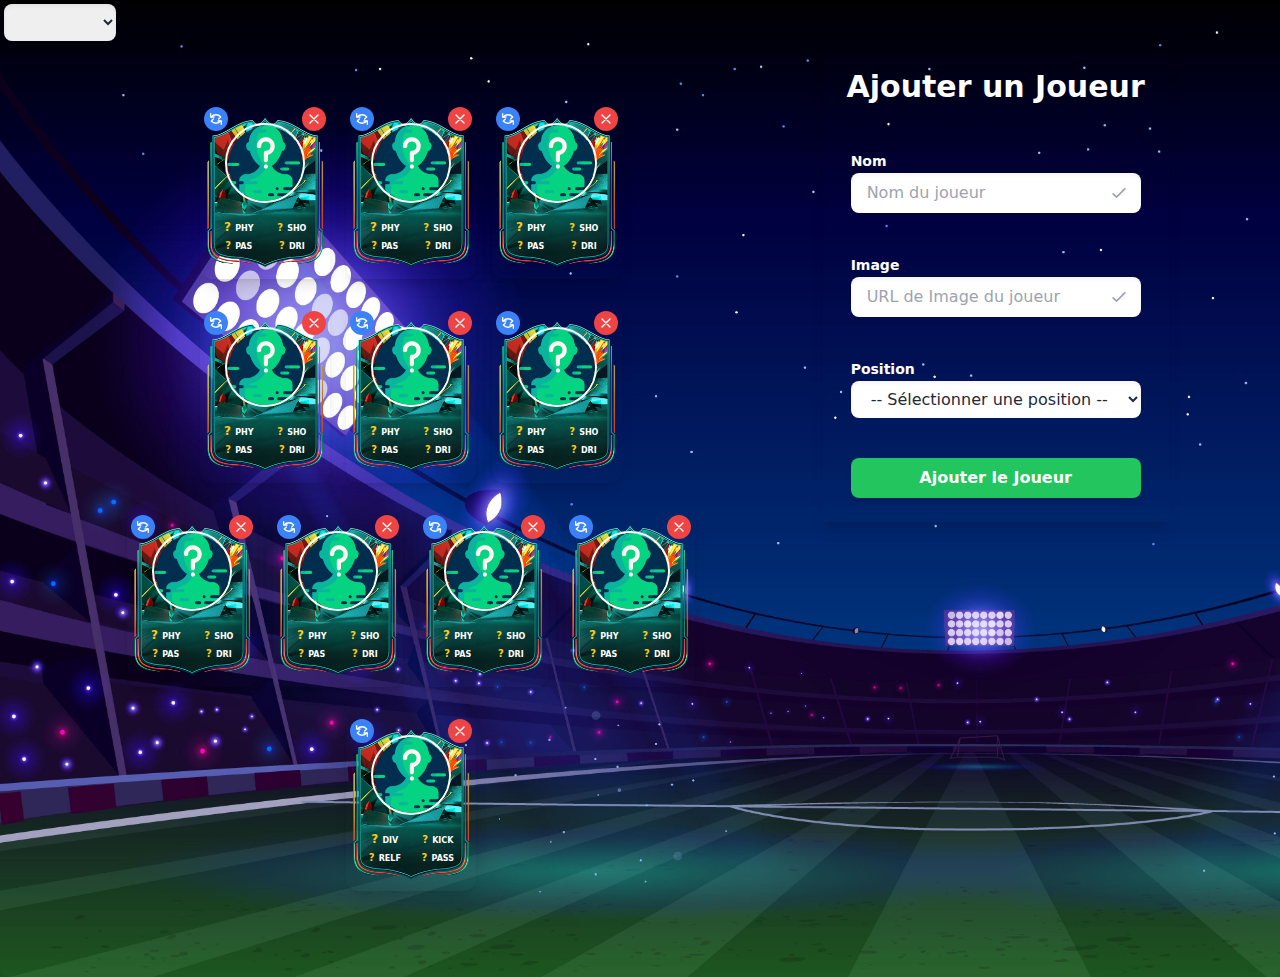
==== commit 3a35e93c: "fixer les erreurs de remplacement" ====
--- a/public/index.html
+++ b/public/index.html
@@ -8,6 +8,16 @@
 </head>
 <body class="bg-[url('../images/5205447.jpg')] bg-cover bg-no-repeat min-h-screen overflow-x-hidden">
 
+                          <select
+                          id="formation"
+                          name="formation"
+                          class="w-28 p-4 py-2 m-1 rounded-lg shadow-inner text-gray-800 "
+                          required>
+                         
+                          <option value="4-3-3">(4-3-3)</option>
+                          <option value="4-4-2">(4-4-2)</option>
+                        </select>
+
 
         <div class="flex justify-evenly max-sm:flex-col">
 
@@ -15,10 +25,10 @@
           
         
               
-              <div class="flex flex-col items-center gap-6 w-full max-w-4xl ">
+              <div class="flex flex-col items-center gap-6 w-full max-w-4xl player-form">
           
                   <!-- Attaques -->
-                  <div class="flex justify-center gap-4 flex-wrap">
+                  <div class="flex justify-center gap-4 flex-wrap Attaques">
                       <!-- LW-player -->
                       <div class="LW player flex flex-col justify-center">
                           <div class="relative w-[130px] h-[180px] max-sm:w-[100px] rounded-[12px] overflow-hidden shadow-lg text-white bg-cover bg-center" style="background-image: url('../assets/examples/badge_total_rush.webp');">
@@ -174,7 +184,7 @@
                   </div>
           
                   <!-- Midfielders -->
-                  <div class="flex justify-center gap-4 flex-wrap">
+                  <div class="flex justify-center gap-4 flex-wrap Midfielders">
                       <!-- CAM-player -->
                       <div class="CAM player flex flex-col justify-center">
                           <div class="relative w-[130px] h-[180px] max-sm:w-[100px] rounded-[12px] overflow-hidden shadow-lg text-white bg-cover bg-center" style="background-image: url('../assets/examples/badge_total_rush.webp');">
--- a/public/style.css
+++ b/public/style.css
@@ -554,6 +554,10 @@
   display: none;
 }
 
+.fixed {
+  position: fixed;
+}
+
 .absolute {
   position: absolute;
 }
@@ -562,6 +566,10 @@
   position: relative;
 }
 
+.inset-0 {
+  inset: 0px;
+}
+
 .bottom-6 {
   bottom: 1.5rem;
 }
@@ -570,6 +578,10 @@
   bottom: 50px;
 }
 
+.left-1 {
+  left: 0.25rem;
+}
+
 .right-1 {
   right: 0.25rem;
 }
@@ -584,6 +596,14 @@
 
 .top-2 {
   top: 0.5rem;
+}
+
+.z-50 {
+  z-index: 50;
+}
+
+.m-1 {
+  margin: 0.25rem;
 }
 
 .mx-auto {
@@ -595,6 +615,10 @@
   margin-bottom: 0.25rem;
 }
 
+.mb-4 {
+  margin-bottom: 1rem;
+}
+
 .mb-6 {
   margin-bottom: 1.5rem;
 }
@@ -631,10 +655,18 @@
   height: 1.25rem;
 }
 
+.h-6 {
+  height: 1.5rem;
+}
+
 .h-\[180px\] {
   height: 180px;
 }
 
+.max-h-\[60vh\] {
+  max-height: 60vh;
+}
+
 .min-h-screen {
   min-height: 100vh;
 }
@@ -643,6 +675,10 @@
   width: 5rem;
 }
 
+.w-28 {
+  width: 7rem;
+}
+
 .w-4 {
   width: 1rem;
 }
@@ -651,12 +687,24 @@
   width: 1.25rem;
 }
 
+.w-6 {
+  width: 1.5rem;
+}
+
 .w-\[130px\] {
   width: 130px;
 }
 
+.w-\[80\%\] {
+  width: 80%;
+}
+
 .w-full {
   width: 100%;
+}
+
+.max-w-2xl {
+  max-width: 42rem;
 }
 
 .max-w-4xl {
@@ -676,6 +724,10 @@
   transform: translate(var(--tw-translate-x), var(--tw-translate-y)) rotate(var(--tw-rotate)) skewX(var(--tw-skew-x)) skewY(var(--tw-skew-y)) scaleX(var(--tw-scale-x)) scaleY(var(--tw-scale-y));
 }
 
+.cursor-pointer {
+  cursor: pointer;
+}
+
 .grid-flow-col {
   grid-auto-flow: column;
 }
@@ -704,12 +756,20 @@
   justify-content: center;
 }
 
+.justify-between {
+  justify-content: space-between;
+}
+
 .justify-evenly {
   justify-content: space-evenly;
 }
 
 .gap-10 {
   gap: 2.5rem;
+}
+
+.gap-20 {
+  gap: 5rem;
 }
 
 .gap-4 {
@@ -734,6 +794,10 @@
   overflow: hidden;
 }
 
+.overflow-y-auto {
+  overflow-y: auto;
+}
+
 .overflow-x-hidden {
   overflow-x: hidden;
 }
@@ -759,6 +823,21 @@
   border-color: rgb(255 255 255 / var(--tw-border-opacity, 1));
 }
 
+.bg-black {
+  --tw-bg-opacity: 1;
+  background-color: rgb(0 0 0 / var(--tw-bg-opacity, 1));
+}
+
+.bg-blue-500 {
+  --tw-bg-opacity: 1;
+  background-color: rgb(59 130 246 / var(--tw-bg-opacity, 1));
+}
+
+.bg-gray-900 {
+  --tw-bg-opacity: 1;
+  background-color: rgb(17 24 39 / var(--tw-bg-opacity, 1));
+}
+
 .bg-green-500 {
   --tw-bg-opacity: 1;
   background-color: rgb(34 197 94 / var(--tw-bg-opacity, 1));
@@ -774,6 +853,10 @@
   background-color: rgb(255 255 255 / var(--tw-bg-opacity, 1));
 }
 
+.bg-opacity-50 {
+  --tw-bg-opacity: 0.5;
+}
+
 .bg-opacity-65 {
   --tw-bg-opacity: 0.65;
 }
@@ -844,6 +927,11 @@
   line-height: 1.25rem;
 }
 
+.text-xl {
+  font-size: 1.25rem;
+  line-height: 1.75rem;
+}
+
 .text-xs {
   font-size: 0.75rem;
   line-height: 1rem;
@@ -866,6 +954,11 @@
   color: rgb(156 163 175 / var(--tw-text-opacity, 1));
 }
 
+.text-gray-500 {
+  --tw-text-opacity: 1;
+  color: rgb(107 114 128 / var(--tw-text-opacity, 1));
+}
+
 .text-gray-800 {
   --tw-text-opacity: 1;
   color: rgb(31 41 55 / var(--tw-text-opacity, 1));
@@ -879,6 +972,36 @@
 .text-yellow-400 {
   --tw-text-opacity: 1;
   color: rgb(250 204 21 / var(--tw-text-opacity, 1));
+}
+
+.text-blue-600 {
+  --tw-text-opacity: 1;
+  color: rgb(37 99 235 / var(--tw-text-opacity, 1));
+}
+
+.text-black {
+  --tw-text-opacity: 1;
+  color: rgb(0 0 0 / var(--tw-text-opacity, 1));
+}
+
+.text-red-50 {
+  --tw-text-opacity: 1;
+  color: rgb(254 242 242 / var(--tw-text-opacity, 1));
+}
+
+.text-cyan-400 {
+  --tw-text-opacity: 1;
+  color: rgb(34 211 238 / var(--tw-text-opacity, 1));
+}
+
+.text-red-500 {
+  --tw-text-opacity: 1;
+  color: rgb(239 68 68 / var(--tw-text-opacity, 1));
+}
+
+.text-green-500 {
+  --tw-text-opacity: 1;
+  color: rgb(34 197 94 / var(--tw-text-opacity, 1));
 }
 
 .shadow-inner {
@@ -911,6 +1034,12 @@
   transition-duration: 150ms;
 }
 
+.transition-transform {
+  transition-property: transform;
+  transition-timing-function: cubic-bezier(0.4, 0, 0.2, 1);
+  transition-duration: 150ms;
+}
+
 .hover\:scale-105:hover {
   --tw-scale-x: 1.05;
   --tw-scale-y: 1.05;
@@ -927,6 +1056,16 @@
   background-color: rgb(220 38 38 / var(--tw-bg-opacity, 1));
 }
 
+.hover\:bg-slate-500:hover {
+  --tw-bg-opacity: 1;
+  background-color: rgb(100 116 139 / var(--tw-bg-opacity, 1));
+}
+
+.hover\:text-gray-700:hover {
+  --tw-text-opacity: 1;
+  color: rgb(55 65 81 / var(--tw-text-opacity, 1));
+}
+
 .focus\:outline-none:focus {
   outline: 2px solid transparent;
   outline-offset: 2px;
@@ -951,4 +1090,10 @@
   .max-sm\:flex-col {
     flex-direction: column;
   }
+}
+
+@media (min-width: 768px) {
+  .md\:grid-cols-3 {
+    grid-template-columns: repeat(3, minmax(0, 1fr));
+  }
 }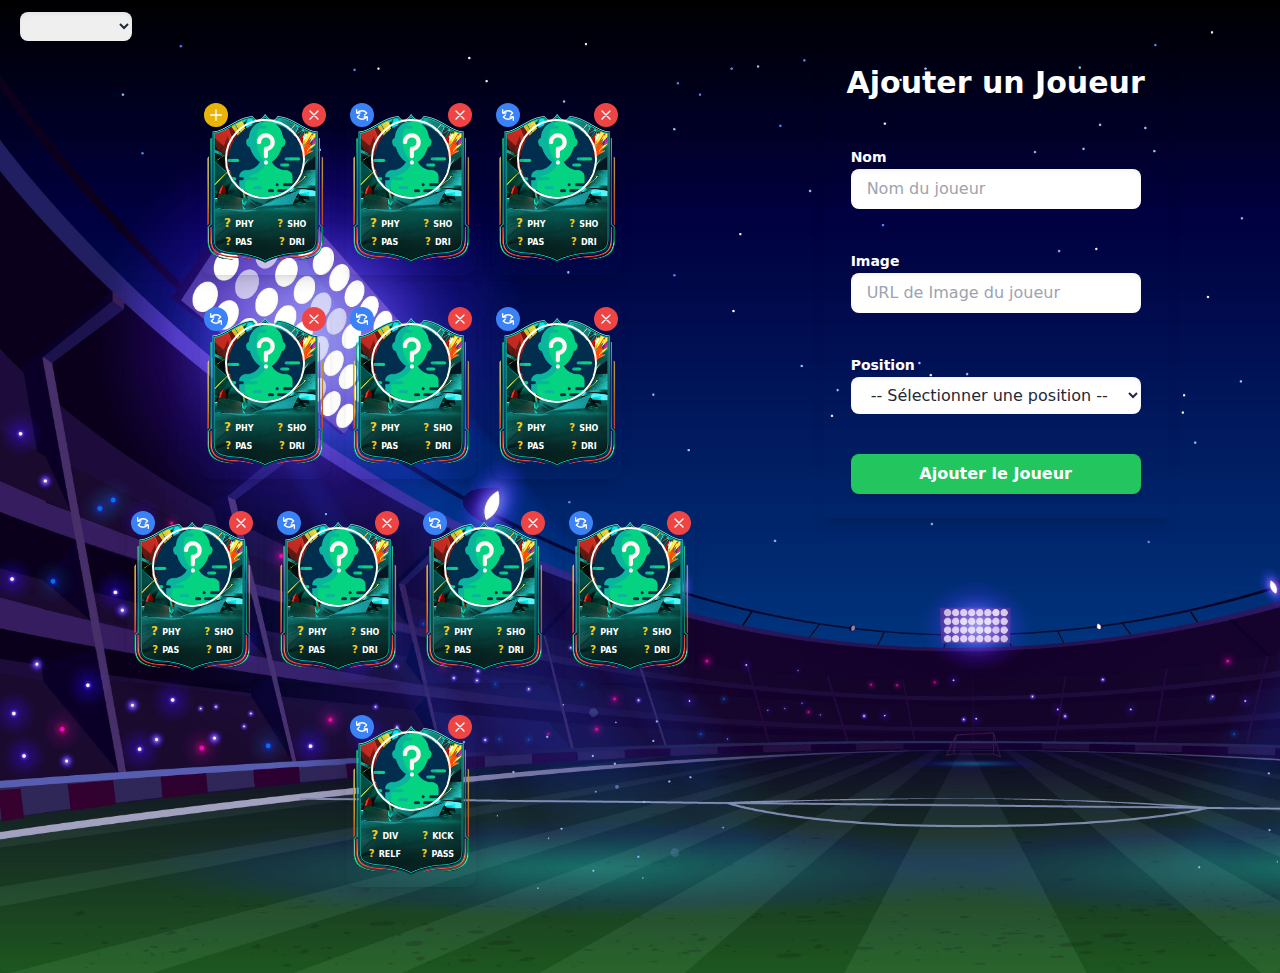
==== commit 25728eb7: "fixer et supprimer des trucs" ====
--- a/public/index.html
+++ b/public/index.html
@@ -6,19 +6,46 @@
   <title>FUT Champions</title>
   <link rel="stylesheet" href="style.css">
 </head>
-<body class="bg-[url('../images/5205447.jpg')] bg-cover bg-no-repeat min-h-screen overflow-x-hidden">
+<body class="relative bg-[url('../images/5205447.jpg')] bg-cover bg-no-repeat min-h-screen overflow-x-hidden">
 
                           <select
                           id="formation"
                           name="formation"
-                          class="w-28 p-4 py-2 m-1 rounded-lg shadow-inner text-gray-800 "
+                          class="w-28 py-1 ml-5 mt-3 text-center rounded-lg shadow-inner text-gray-800 "
                           required>
                          
-                          <option value="4-3-3">(4-3-3)</option>
-                          <option value="4-4-2">(4-4-2)</option>
+                          <option value="4-3-3">4-3-3</option>
+                          <option value="4-4-2">4-4-2</option>
                         </select>
 
 
+                        <!-- alert de suppression de Joueur -->
+
+                        <div class="absolute top-0 right-0 bg-green-50 text-green-800 p-6 rounded-lg  w-3/12 z-10 mr-2 mt-2 hidden" role="alert" id="alert-suppression">
+                          <div class="mb-3 flex items-center">
+                            <svg xmlns="http://www.w3.org/2000/svg" class="w-[18px] cursor-pointer fill-green-500 inline mr-3 shrink-0"
+                              viewBox="0 0 512 512">
+                              <ellipse cx="256" cy="256" fill="#32bea6" data-original="#32bea6" rx="256" ry="255.832" />
+                              <path fill="#fff" d="m235.472 392.08-121.04-94.296 34.416-44.168 74.328 57.904 122.672-177.016 46.032 31.888z"
+                                data-original="#ffffff" />
+                            </svg>
+                            <strong class="font-bold text-sm mr-3 max-sm:text-xs  max-sm:mt-2">Joueur Supprimé!</strong>
+                          </div>
+                    
+                          <span class="block sm:inline text-sm">Le Joueur A bien Supprimé</span>
+                          <button class="close_alert">
+                          <svg  xmlns="http://www.w3.org/2000/svg" class="w-3 cursor-pointer fill-green-500 absolute right-4 top-4"
+                            viewBox="0 0 320.591 320.591">
+                            <path
+                              d="M30.391 318.583a30.37 30.37 0 0 1-21.56-7.288c-11.774-11.844-11.774-30.973 0-42.817L266.643 10.665c12.246-11.459 31.462-10.822 42.921 1.424 10.362 11.074 10.966 28.095 1.414 39.875L51.647 311.295a30.366 30.366 0 0 1-21.256 7.288z"
+                              data-original="#000000" />
+                            <path
+                              d="M287.9 318.583a30.37 30.37 0 0 1-21.257-8.806L8.83 51.963C-2.078 39.225-.595 20.055 12.143 9.146c11.369-9.736 28.136-9.736 39.504 0l259.331 257.813c12.243 11.462 12.876 30.679 1.414 42.922-.456.487-.927.958-1.414 1.414a30.368 30.368 0 0 1-23.078 7.288z"
+                              data-original="#000000" />
+                          </svg>
+                        </button>
+                        </div>
+                       
         <div class="flex justify-evenly max-sm:flex-col">
 
           <section class="bg-opacity-65 max-w-full min-h-screen flex flex-col justify-center items-center gap-10 p-4">
@@ -31,6 +58,67 @@
                   <div class="flex justify-center gap-4 flex-wrap Attaques">
                       <!-- LW-player -->
                       <div class="LW player flex flex-col justify-center">
+                          <div class="relative w-[130px] h-[180px] max-sm:w-[100px] rounded-[12px] overflow-hidden shadow-lg text-white bg-cover bg-center" style="background-image: url('../assets/examples/badge_total_rush.webp');">
+                            <!-- Delete Button -->
+                            <button class="delete-btn absolute top-2 right-1 bg-red-500 text-white rounded-full p-1 hover:bg-red-600 transition" >
+                              <svg xmlns="http://www.w3.org/2000/svg" class="w-4 h-4" fill="none" viewBox="0 0 24 24" stroke="currentColor" stroke-width="2">
+                                <path stroke-linecap="round" stroke-linejoin="round" d="M6 18L18 6M6 6l12 12" />
+                              </svg>
+                            </button>
+                             <!-- update Button -->
+                            </button>
+                            <button class="replace-btn absolute top-2 left-1 bg-green-900 text-white rounded-full p-1 hover:bg-slate-500 transition">
+                             <svg xmlns="http://www.w3.org/2000/svg" class="w-4 h-4" fill="none" viewBox="0 0 24 24" stroke="currentColor" stroke-width="2">
+                               <path stroke-linecap="round" stroke-linejoin="round" d="M4 4v5h5M20 20v-5h-5" />
+                               <path stroke-linecap="round" stroke-linejoin="round" d="M5 9a9 9 0 0 1 14 0l-3 3M19 15a9 9 0 0 1-14 0l3-3" />
+                             </svg>
+                             
+                           </button>
+
+                           <button class="modify-btn absolute top-2 left-1 bg-yellow-500 text-white rounded-full p-1 hover:bg-yellow-600 transition">
+                            <svg xmlns="http://www.w3.org/2000/svg" class="w-4 h-4" fill="none" viewBox="0 0 24 24" stroke="currentColor" stroke-width="2">
+                                <path stroke-linecap="round" stroke-linejoin="round" d="M12 4v16m8-8H4" />
+                            </svg>
+                        </button>
+
+
+                          
+                          
+                            <!-- Player Icon -->
+                            <div class="flex justify-center mt-6">
+                              <img class="w-20 h-20 object-cover rounded-full border-2 border-white shadow-lg" src="../images/inconnue.png">
+                            </div>
+                            <!-- Player Name -->
+                            <div class="absolute bottom-[50px] w-full text-center font-bold text-base	 text-white pb-1" id="PlayerName">
+                             
+                            </div>
+                            <!-- Player Statistics -->
+                            <div class="absolute bottom-6 w-full px-3">
+                              <div class="grid grid-cols-2 text-center text-xs font-bold">
+                                  <div>
+                                    
+                                      <span class="PHY_PLYER_STAS text-yellow-400">?</span>
+                                      <span style="font-size: 8px;">PHY</span>
+                                  </div>
+                                  <div>
+                                      <span class="SHO_PLYER_STAS text-yellow-400 " style="font-size: 10px;">?</span>
+                                      <span style="font-size: 8px;">SHO</span>
+                                  </div>
+                                  <div>
+                                      <span class="PAS_PLYER_STAS text-yellow-400" style="font-size: 10px;">?</span>
+                                      <span style="font-size: 8px;">PAS</span>
+                                  </div>
+                                  <div>
+                                      <span class="DRI_PLYER_STAS text-yellow-400" style="font-size: 10px;">?</span>
+                                      <span style="font-size: 8px;">DRI</span>
+                                  </div>
+                              </div>
+                          </div>
+                          </div>
+                        </div>
+          
+                      <!-- ST-player -->
+                      <div class="ST player flex flex-col justify-center">
                           <div class="relative w-[130px] h-[180px] max-sm:w-[100px] rounded-[12px] overflow-hidden shadow-lg text-white bg-cover bg-center" style="background-image: url('../assets/examples/badge_total_rush.webp');">
                             <!-- Delete Button -->
                             <button class="delete-btn absolute top-2 right-1 bg-red-500 text-white rounded-full p-1 hover:bg-red-600 transition" >
@@ -45,15 +133,18 @@
                                <path stroke-linecap="round" stroke-linejoin="round" d="M4 4v5h5M20 20v-5h-5" />
                                <path stroke-linecap="round" stroke-linejoin="round" d="M5 9a9 9 0 0 1 14 0l-3 3M19 15a9 9 0 0 1-14 0l3-3" />
                              </svg>
-                             
+                              
                            </button>
+
+
+
                             <!-- Player Icon -->
                             <div class="flex justify-center mt-6">
                               <img class="w-20 h-20 object-cover rounded-full border-2 border-white shadow-lg" src="../images/inconnue.png">
                             </div>
                             <!-- Player Name -->
                             <div class="absolute bottom-[50px] w-full text-center font-bold text-base	 text-white pb-1" id="PlayerName">
-                             
+                              
                             </div>
                             <!-- Player Statistics -->
                             <div class="absolute bottom-6 w-full px-3">
@@ -64,7 +155,7 @@
                                       <span style="font-size: 8px;">PHY</span>
                                   </div>
                                   <div>
-                                      <span class="SHO_PLYER_STAS text-yellow-400 " style="font-size: 10px;">?</span>
+                                      <span class="SHO_PLYER_STAS text-yellow-400" style="font-size: 10px;">?</span>
                                       <span style="font-size: 8px;">SHO</span>
                                   </div>
                                   <div>
@@ -80,11 +171,11 @@
                           </div>
                         </div>
           
-                      <!-- ST-player -->
-                      <div class="ST player flex flex-col justify-center">
-                          <div class="relative w-[130px] h-[180px] max-sm:w-[100px] rounded-[12px] overflow-hidden shadow-lg text-white bg-cover bg-center" style="background-image: url('../assets/examples/badge_total_rush.webp');">
-                            <!-- Delete Button -->
-                            <button class="delete-btn absolute top-2 right-1 bg-red-500 text-white rounded-full p-1 hover:bg-red-600 transition" >
+                      <!-- RW-player -->
+                      <div class="RW player flex flex-col justify-center">
+                          <div class="relative w-[130px] h-[180px] max-sm:w-[100px] rounded-[12px] overflow-hidden shadow-lg text-white bg-cover bg-center" style="background-image: url('../assets/examples/badge_total_rush.webp');">
+                            <!-- Delete Button -->
+                            <button class="delete-btn absolute top-2 right-1 bg-red-500 text-white rounded-full p-1 hover:bg-red-600 transition">
                               <svg xmlns="http://www.w3.org/2000/svg" class="w-4 h-4" fill="none" viewBox="0 0 24 24" stroke="currentColor" stroke-width="2">
                                 <path stroke-linecap="round" stroke-linejoin="round" d="M6 18L18 6M6 6l12 12" />
                               </svg>
@@ -130,9 +221,12 @@
                           </div>
                           </div>
                         </div>
-          
-                      <!-- RW-player -->
-                      <div class="RW player flex flex-col justify-center">
+                  </div>
+          
+                  <!-- Midfielders -->
+                  <div class="flex justify-center gap-4 flex-wrap Midfielders">
+                      <!-- CAM-player -->
+                      <div class="CAM player flex flex-col justify-center">
                           <div class="relative w-[130px] h-[180px] max-sm:w-[100px] rounded-[12px] overflow-hidden shadow-lg text-white bg-cover bg-center" style="background-image: url('../assets/examples/badge_total_rush.webp');">
                             <!-- Delete Button -->
                             <button class="delete-btn absolute top-2 right-1 bg-red-500 text-white rounded-full p-1 hover:bg-red-600 transition">
@@ -155,7 +249,7 @@
                             </div>
                             <!-- Player Name -->
                             <div class="absolute bottom-[50px] w-full text-center font-bold text-base	 text-white pb-1" id="PlayerName">
-                              
+                             
                             </div>
                             <!-- Player Statistics -->
                             <div class="absolute bottom-6 w-full px-3">
@@ -181,12 +275,59 @@
                           </div>
                           </div>
                         </div>
-                  </div>
-          
-                  <!-- Midfielders -->
-                  <div class="flex justify-center gap-4 flex-wrap Midfielders">
-                      <!-- CAM-player -->
-                      <div class="CAM player flex flex-col justify-center">
+          
+                      <!-- CM-player -->
+                      <div class="CM player flex flex-col justify-center">
+                          <div class="relative w-[130px] h-[180px] max-sm:w-[100px] rounded-[12px] overflow-hidden shadow-lg text-white bg-cover bg-center" style="background-image: url('../assets/examples/badge_total_rush.webp');">
+                            <!-- Delete Button -->
+                            <button class="delete-btn absolute top-2 right-1 bg-red-500 text-white rounded-full p-1 hover:bg-red-600 transition">
+                              <svg xmlns="http://www.w3.org/2000/svg" class="w-4 h-4" fill="none" viewBox="0 0 24 24" stroke="currentColor" stroke-width="2">
+                                <path stroke-linecap="round" stroke-linejoin="round" d="M6 18L18 6M6 6l12 12" />
+                              </svg>
+                               <!-- update Button -->
+                            </button>
+                             <button class="replace-btn absolute top-2 left-1 bg-blue-500 text-white rounded-full p-1 hover:bg-slate-500 transition">
+                              <svg xmlns="http://www.w3.org/2000/svg" class="w-4 h-4" fill="none" viewBox="0 0 24 24" stroke="currentColor" stroke-width="2">
+                                <path stroke-linecap="round" stroke-linejoin="round" d="M4 4v5h5M20 20v-5h-5" />
+                                <path stroke-linecap="round" stroke-linejoin="round" d="M5 9a9 9 0 0 1 14 0l-3 3M19 15a9 9 0 0 1-14 0l3-3" />
+                              </svg>
+                              
+                            </button>
+                            <!-- Player Icon -->
+                            <div class="flex justify-center mt-6">
+                              <img class="w-20 h-20 object-cover rounded-full border-2 border-white shadow-lg" src="../images/inconnue.png">
+                            </div>
+                            <!-- Player Name -->
+                            <div class="absolute bottom-[50px] w-full text-center font-bold text-base	 text-white pb-1" id="PlayerName">
+                              
+                            </div>
+                            <!-- Player Statistics -->
+                            <div class="absolute bottom-6 w-full px-3">
+                              <div class="grid grid-cols-2 text-center text-xs font-bold">
+                                  <div>
+                                    
+                                      <span class="PHY_PLYER_STAS text-yellow-400">?</span>
+                                      <span style="font-size: 8px;">PHY</span>
+                                  </div>
+                                  <div>
+                                      <span class="SHO_PLYER_STAS text-yellow-400" style="font-size: 10px;">?</span>
+                                      <span style="font-size: 8px;">SHO</span>
+                                  </div>
+                                  <div>
+                                      <span class="PAS_PLYER_STAS text-yellow-400" style="font-size: 10px;">?</span>
+                                      <span style="font-size: 8px;">PAS</span>
+                                  </div>
+                                  <div>
+                                      <span class="DRI_PLYER_STAS text-yellow-400" style="font-size: 10px;">?</span>
+                                      <span style="font-size: 8px;">DRI</span>
+                                  </div>
+                              </div>
+                          </div>
+                          </div>
+                        </div>
+          
+                      <!-- CDM-player -->
+                      <div class="CDM player flex flex-col justify-center">
                           <div class="relative w-[130px] h-[180px] max-sm:w-[100px] rounded-[12px] overflow-hidden shadow-lg text-white bg-cover bg-center" style="background-image: url('../assets/examples/badge_total_rush.webp');">
                             <!-- Delete Button -->
                             <button class="delete-btn absolute top-2 right-1 bg-red-500 text-white rounded-full p-1 hover:bg-red-600 transition">
@@ -235,59 +376,12 @@
                           </div>
                           </div>
                         </div>
-          
-                      <!-- CM-player -->
-                      <div class="CM player flex flex-col justify-center">
-                          <div class="relative w-[130px] h-[180px] max-sm:w-[100px] rounded-[12px] overflow-hidden shadow-lg text-white bg-cover bg-center" style="background-image: url('../assets/examples/badge_total_rush.webp');">
-                            <!-- Delete Button -->
-                            <button class="delete-btn absolute top-2 right-1 bg-red-500 text-white rounded-full p-1 hover:bg-red-600 transition">
-                              <svg xmlns="http://www.w3.org/2000/svg" class="w-4 h-4" fill="none" viewBox="0 0 24 24" stroke="currentColor" stroke-width="2">
-                                <path stroke-linecap="round" stroke-linejoin="round" d="M6 18L18 6M6 6l12 12" />
-                              </svg>
-                               <!-- update Button -->
-                            </button>
-                             <button class="replace-btn absolute top-2 left-1 bg-blue-500 text-white rounded-full p-1 hover:bg-slate-500 transition">
-                              <svg xmlns="http://www.w3.org/2000/svg" class="w-4 h-4" fill="none" viewBox="0 0 24 24" stroke="currentColor" stroke-width="2">
-                                <path stroke-linecap="round" stroke-linejoin="round" d="M4 4v5h5M20 20v-5h-5" />
-                                <path stroke-linecap="round" stroke-linejoin="round" d="M5 9a9 9 0 0 1 14 0l-3 3M19 15a9 9 0 0 1-14 0l3-3" />
-                              </svg>
-                              
-                            </button>
-                            <!-- Player Icon -->
-                            <div class="flex justify-center mt-6">
-                              <img class="w-20 h-20 object-cover rounded-full border-2 border-white shadow-lg" src="../images/inconnue.png">
-                            </div>
-                            <!-- Player Name -->
-                            <div class="absolute bottom-[50px] w-full text-center font-bold text-base	 text-white pb-1" id="PlayerName">
-                              
-                            </div>
-                            <!-- Player Statistics -->
-                            <div class="absolute bottom-6 w-full px-3">
-                              <div class="grid grid-cols-2 text-center text-xs font-bold">
-                                  <div>
-                                    
-                                      <span class="PHY_PLYER_STAS text-yellow-400">?</span>
-                                      <span style="font-size: 8px;">PHY</span>
-                                  </div>
-                                  <div>
-                                      <span class="SHO_PLYER_STAS text-yellow-400" style="font-size: 10px;">?</span>
-                                      <span style="font-size: 8px;">SHO</span>
-                                  </div>
-                                  <div>
-                                      <span class="PAS_PLYER_STAS text-yellow-400" style="font-size: 10px;">?</span>
-                                      <span style="font-size: 8px;">PAS</span>
-                                  </div>
-                                  <div>
-                                      <span class="DRI_PLYER_STAS text-yellow-400" style="font-size: 10px;">?</span>
-                                      <span style="font-size: 8px;">DRI</span>
-                                  </div>
-                              </div>
-                          </div>
-                          </div>
-                        </div>
-          
-                      <!-- CDM-player -->
-                      <div class="CDM player flex flex-col justify-center">
+                  </div>
+          
+                  <!-- Defenders -->
+                  <div class="flex justify-center gap-4">
+                      <!-- LB-player -->
+                      <div class="LB player flex flex-col justify-center">
                           <div class="relative w-[130px] h-[180px] max-sm:w-[100px] rounded-[12px] overflow-hidden shadow-lg text-white bg-cover bg-center" style="background-image: url('../assets/examples/badge_total_rush.webp');">
                             <!-- Delete Button -->
                             <button class="delete-btn absolute top-2 right-1 bg-red-500 text-white rounded-full p-1 hover:bg-red-600 transition">
@@ -310,7 +404,7 @@
                             </div>
                             <!-- Player Name -->
                             <div class="absolute bottom-[50px] w-full text-center font-bold text-base	 text-white pb-1" id="PlayerName">
-                             
+                              
                             </div>
                             <!-- Player Statistics -->
                             <div class="absolute bottom-6 w-full px-3">
@@ -336,12 +430,9 @@
                           </div>
                           </div>
                         </div>
-                  </div>
-          
-                  <!-- Defenders -->
-                  <div class="flex justify-center gap-4">
-                      <!-- LB-player -->
-                      <div class="LB player flex flex-col justify-center">
+          
+                      <!-- CB-5-player -->
+                      <div class="CB-5 player flex flex-col justify-center">
                           <div class="relative w-[130px] h-[180px] max-sm:w-[100px] rounded-[12px] overflow-hidden shadow-lg text-white bg-cover bg-center" style="background-image: url('../assets/examples/badge_total_rush.webp');">
                             <!-- Delete Button -->
                             <button class="delete-btn absolute top-2 right-1 bg-red-500 text-white rounded-full p-1 hover:bg-red-600 transition">
@@ -391,8 +482,8 @@
                           </div>
                         </div>
           
-                      <!-- CB-5-player -->
-                      <div class="CB-5 player flex flex-col justify-center">
+                      <!-- CB-4-player -->
+                      <div class="CB-4 player flex flex-col justify-center">
                           <div class="relative w-[130px] h-[180px] max-sm:w-[100px] rounded-[12px] overflow-hidden shadow-lg text-white bg-cover bg-center" style="background-image: url('../assets/examples/badge_total_rush.webp');">
                             <!-- Delete Button -->
                             <button class="delete-btn absolute top-2 right-1 bg-red-500 text-white rounded-full p-1 hover:bg-red-600 transition">
@@ -430,7 +521,7 @@
                                       <span style="font-size: 8px;">SHO</span>
                                   </div>
                                   <div>
-                                      <span class="PAS_PLYER_STAS text-yellow-400" style="font-size: 10px;">?</span>
+                                      <span class=" PAS_PLYER_STAS text-yellow-400" style="font-size: 10px;">?</span>
                                       <span style="font-size: 8px;">PAS</span>
                                   </div>
                                   <div>
@@ -442,8 +533,8 @@
                           </div>
                         </div>
           
-                      <!-- CB-4-player -->
-                      <div class="CB-4 player flex flex-col justify-center">
+                      <!-- RB-player -->
+                      <div class="RB player flex flex-col justify-center">
                           <div class="relative w-[130px] h-[180px] max-sm:w-[100px] rounded-[12px] overflow-hidden shadow-lg text-white bg-cover bg-center" style="background-image: url('../assets/examples/badge_total_rush.webp');">
                             <!-- Delete Button -->
                             <button class="delete-btn absolute top-2 right-1 bg-red-500 text-white rounded-full p-1 hover:bg-red-600 transition">
@@ -466,7 +557,7 @@
                             </div>
                             <!-- Player Name -->
                             <div class="absolute bottom-[50px] w-full text-center font-bold text-base	 text-white pb-1" id="PlayerName">
-                              
+                            
                             </div>
                             <!-- Player Statistics -->
                             <div class="absolute bottom-6 w-full px-3">
@@ -481,7 +572,7 @@
                                       <span style="font-size: 8px;">SHO</span>
                                   </div>
                                   <div>
-                                      <span class=" PAS_PLYER_STAS text-yellow-400" style="font-size: 10px;">?</span>
+                                      <span class="PAS_PLYER_STAS text-yellow-400" style="font-size: 10px;">?</span>
                                       <span style="font-size: 8px;">PAS</span>
                                   </div>
                                   <div>
@@ -492,9 +583,12 @@
                           </div>
                           </div>
                         </div>
-          
-                      <!-- RB-player -->
-                      <div class="RB player flex flex-col justify-center">
+                  </div>
+          
+                  <!-- Goalkeeper -->
+                  <div class="flex justify-center gap-4 flex-wrap">
+                      <!-- GOALKEEPER-player -->
+                      <div class="GB player flex flex-col justify-center">
                           <div class="relative w-[130px] h-[180px] max-sm:w-[100px] rounded-[12px] overflow-hidden shadow-lg text-white bg-cover bg-center" style="background-image: url('../assets/examples/badge_total_rush.webp');">
                             <!-- Delete Button -->
                             <button class="delete-btn absolute top-2 right-1 bg-red-500 text-white rounded-full p-1 hover:bg-red-600 transition">
@@ -513,60 +607,6 @@
                            </button>
                             <!-- Player Icon -->
                             <div class="flex justify-center mt-6">
-                              <img class="w-20 h-20 object-cover rounded-full border-2 border-white shadow-lg" src="../images/inconnue.png">
-                            </div>
-                            <!-- Player Name -->
-                            <div class="absolute bottom-[50px] w-full text-center font-bold text-base	 text-white pb-1" id="PlayerName">
-                            
-                            </div>
-                            <!-- Player Statistics -->
-                            <div class="absolute bottom-6 w-full px-3">
-                              <div class="grid grid-cols-2 text-center text-xs font-bold">
-                                  <div>
-                                    
-                                      <span class="PHY_PLYER_STAS text-yellow-400">?</span>
-                                      <span style="font-size: 8px;">PHY</span>
-                                  </div>
-                                  <div>
-                                      <span class="SHO_PLYER_STAS text-yellow-400" style="font-size: 10px;">?</span>
-                                      <span style="font-size: 8px;">SHO</span>
-                                  </div>
-                                  <div>
-                                      <span class="PAS_PLYER_STAS text-yellow-400" style="font-size: 10px;">?</span>
-                                      <span style="font-size: 8px;">PAS</span>
-                                  </div>
-                                  <div>
-                                      <span class="DRI_PLYER_STAS text-yellow-400" style="font-size: 10px;">?</span>
-                                      <span style="font-size: 8px;">DRI</span>
-                                  </div>
-                              </div>
-                          </div>
-                          </div>
-                        </div>
-                  </div>
-          
-                  <!-- Goalkeeper -->
-                  <div class="flex justify-center gap-4 flex-wrap">
-                      <!-- GOALKEEPER-player -->
-                      <div class="GB player flex flex-col justify-center">
-                          <div class="relative w-[130px] h-[180px] max-sm:w-[100px] rounded-[12px] overflow-hidden shadow-lg text-white bg-cover bg-center" style="background-image: url('../assets/examples/badge_total_rush.webp');">
-                            <!-- Delete Button -->
-                            <button class="delete-btn absolute top-2 right-1 bg-red-500 text-white rounded-full p-1 hover:bg-red-600 transition">
-                              <svg xmlns="http://www.w3.org/2000/svg" class="w-4 h-4" fill="none" viewBox="0 0 24 24" stroke="currentColor" stroke-width="2">
-                                <path stroke-linecap="round" stroke-linejoin="round" d="M6 18L18 6M6 6l12 12" />
-                              </svg>
-                            </button>
-                             <!-- update Button -->
-                            </button>
-                            <button class="replace-btn absolute top-2 left-1 bg-blue-500 text-white rounded-full p-1 hover:bg-slate-500 transition">
-                             <svg xmlns="http://www.w3.org/2000/svg" class="w-4 h-4" fill="none" viewBox="0 0 24 24" stroke="currentColor" stroke-width="2">
-                               <path stroke-linecap="round" stroke-linejoin="round" d="M4 4v5h5M20 20v-5h-5" />
-                               <path stroke-linecap="round" stroke-linejoin="round" d="M5 9a9 9 0 0 1 14 0l-3 3M19 15a9 9 0 0 1-14 0l3-3" />
-                             </svg>
-                             
-                           </button>
-                            <!-- Player Icon -->
-                            <div class="flex justify-center mt-6">
                               <img class="goalkepper-image w-20 h-20 object-cover rounded-full border-2 border-white shadow-lg" src="../images/inconnue.png">
                             </div>
                             <!-- Player Name -->
@@ -598,7 +638,7 @@
                           </div>
                         </div>
                   </div>
-          
+                
               </div>
               
           
@@ -617,12 +657,10 @@
                           id="name"
                           name="name"
                           placeholder="Nom du joueur"
-                          class="w-full p-4 py-2 rounded-lg shadow-inner bg-white text-gray-800 focus:ring-2 focus:ring-blue-400 focus:outline-none"
+                          class="input w-full p-4 py-2 rounded-lg shadow-inner bg-white text-gray-800 focus:ring-2 focus:ring-blue-400 focus:outline-none"
                           required
                         />
-                        <svg xmlns="http://www.w3.org/2000/svg" class="absolute right-3 top-1/2 transform -translate-y-1/2 w-5 h-5 text-gray-400" fill="none" viewBox="0 0 24 24" stroke="currentColor">
-                          <path stroke-linecap="round" stroke-linejoin="round" stroke-width="2" d="M5 13l4 4L19 7" />
-                        </svg>
+                        
                       </div>
                     </div>
 
@@ -630,16 +668,14 @@
                       <label for="name" class=" font-semibold text-sm   ">Image</label>
                       <div class="relative">
                         <input
-                          type="text"
+                          type="url"
                           id="image-player"
                           name="image"
                           placeholder="URL de Image du joueur"
                           class="w-full p-4 py-2 rounded-lg shadow-inner bg-white text-gray-800 focus:ring-2 focus:ring-blue-400 focus:outline-none"
                           required
                         />
-                        <svg xmlns="http://www.w3.org/2000/svg" class="absolute right-3 top-1/2 transform -translate-y-1/2 w-5 h-5 text-gray-400" fill="none" viewBox="0 0 24 24" stroke="currentColor">
-                          <path stroke-linecap="round" stroke-linejoin="round" stroke-width="2" d="M5 13l4 4L19 7" />
-                        </svg>
+                       
                       </div>
                     </div>
                     <div>
@@ -671,7 +707,7 @@
                         <input
                           type="number"
                           id="Physique"
-                          min="0" max="100"
+                          min="0" max="99"
                           name="Physique"
                           placeholder="Physique du joueur"
                           class="w-full p-4 py-2 rounded-lg shadow-inner bg-white text-gray-800 focus:ring-2 focus:ring-blue-400 focus:outline-none"required 
@@ -679,7 +715,7 @@
                         <input
                           type="number"
                           id="Shoting"
-                          min="0" max="100"
+                          min="0" max="99"
                           name="Shoting"
                           placeholder="Shoting du joueur"
                           class="w-full p-4 py-2 rounded-lg shadow-inner bg-white text-gray-800 focus:ring-2 focus:ring-blue-400 focus:outline-none"required 
@@ -687,14 +723,14 @@
                         <input
                           type="number"
                           id="Dribbling"
-                          min="0" max="100"
+                          min="0" max="99"
                           name="stats"
                           placeholder="Dribbling du joueur"
                           class="w-full p-4 py-2 rounded-lg shadow-inner bg-white text-gray-800 focus:ring-2 focus:ring-blue-400 focus:outline-none"required 
                           />
                         <input
                           type="number"
-                          min="0" max="100"
+                          min="0" max="99"
                           id="Passing"
                           name="Passing"
                           placeholder="Passing du joueur "
@@ -710,7 +746,7 @@
                         <input
                           type="number"
                           id="diving"
-                          min="0" max="100"
+                          min="0" max="99"
                           name="diving"
                           placeholder="diving du Gardien"
                           class="w-full p-4 py-2 rounded-lg shadow-inner bg-white text-gray-800 focus:ring-2 focus:ring-blue-400 focus:outline-none"required 
@@ -718,7 +754,7 @@
                         <input
                           type="number"
                           id="kicking"
-                          min="0" max="100"
+                          min="0" max="99"
                           name="kicking"
                           placeholder="kicking du Gardien"
                           class="w-full p-4 py-2 rounded-lg shadow-inner bg-white text-gray-800 focus:ring-2 focus:ring-blue-400 focus:outline-none"required 
@@ -726,14 +762,14 @@
                         <input
                           type="number"
                           id="reflexes"
-                          min="0" max="100"
+                          min="0" max="99"
                           name="reflexes"
                           placeholder="reflexes du Gardien"
                           class="w-full p-4 py-2 rounded-lg shadow-inner bg-white text-gray-800 focus:ring-2 focus:ring-blue-400 focus:outline-none"required 
                           />
                         <input
                           type="number"
-                          min="0" max="100"
+                          min="0" max="99"
                           id="Passing-goal"
                           name="Passing"
                           placeholder="Passing du Gardien"
@@ -771,7 +807,7 @@
 
 
     <!-- modal de repmlacement -->
-    <div id="replacementModal" class="fixed inset-0 bg-black bg-opacity-50 hidden flex items-center justify-center z-50">
+    <div id="replacementModal" class="fixed inset-0 bg-black bg-opacity-50 items-center justify-center z-50 hidden">
       <div class="bg-white rounded-lg p-6 w-[80%] max-w-2xl">
         <div class="flex justify-between items-center mb-4">
           <h3 class="text-xl font-bold">Choisir un remplaçant</h3>
@@ -786,6 +822,106 @@
         </div>
       </div>
     </div>
+
+
+    <!-- model de modification -->
+    <div id="editModal" class="fixed inset-0 bg-black bg-opacity-50  items-center justify-center z-50 hidden  ">
+      <div class="bg-white rounded-lg p-6 w-[90%] max-w-md shadow-lg">
+        <!-- Header -->
+        <div class="flex justify-between items-center mb-4">
+          <h3 class="text-xl font-bold text-gray-800">Modifier les Informations</h3>
+          <button id="closeEditModal" class="text-gray-500 hover:text-gray-700">
+            <svg class="w-6 h-6" fill="none" stroke="currentColor" viewBox="0 0 24 24">
+              <path stroke-linecap="round" stroke-linejoin="round" stroke-width="2" d="M6 18L18 6M6 6l12 12" />
+            </svg>
+          </button>
+        </div>
+    
+        <!-- Form -->
+        <form id="editForm" class="flex flex-col gap-4">
+          <!-- Nom -->
+          <div>
+            <label for="editName" class="block text-sm font-semibold text-gray-700">Nom</label>
+            <input
+              type="text"
+              id="editName"
+              name="name"
+              placeholder="Nom du joueur"
+              class="input w-full p-3 rounded-lg border border-gray-300 focus:ring-2 focus:ring-blue-400 focus:outline-none"
+              required
+            />
+          </div>
+    
+          <!-- Image -->
+          <div>
+            <label for="editImage" class="block text-sm font-semibold text-gray-700">Image</label>
+            <input
+              type="url"
+              id="editImage"
+              name="image"
+              placeholder="URL de l'image"
+              class="w-full p-3 rounded-lg border border-gray-300 focus:ring-2 focus:ring-blue-400 focus:outline-none"
+              required
+            />
+          </div>
+    
+          <!-- Caractéristiques -->
+          <div>
+            <label class="block text-sm font-semibold text-gray-700 mb-2">Statistiques</label>
+            <div class="grid grid-cols-2 gap-4">
+              <input
+                type="number"
+                id="Physique-modifier"
+                name="Physique-modifier"
+                placeholder="Nouveau Physique"
+                class="w-full p-3 rounded-lg border border-gray-300 focus:ring-2 focus:ring-blue-400 focus:outline-none"
+                required
+                min="0" max="100"
+              />
+              <input
+                type="number"
+                id="Shoting-modifier"
+                name="Shoting-modifier"
+                placeholder="Nouveau Shoting"
+                class="w-full p-3 rounded-lg border border-gray-300 focus:ring-2 focus:ring-blue-400 focus:outline-none"
+                required
+                min="0" max="100"
+              />
+              <input
+                type="number"
+                id="Passing-modifier"
+                name="Passing-modifier"
+                placeholder="Nouveau Passing"
+                class="w-full p-3 rounded-lg border border-gray-300 focus:ring-2 focus:ring-blue-400 focus:outline-none"
+                required
+                min="0" max="100"
+              />
+              <input
+                type="number"
+                id="Dribbling-modifier"
+                name="Dribbling-modifier"
+                placeholder="Nouveau Dribbling"
+                class="w-full p-3 rounded-lg border border-gray-300 focus:ring-2 focus:ring-blue-400 focus:outline-none"
+                required
+                min="0" max="100"
+              />
+            </div>
+          </div>
+    
+          <!-- Submit Button -->
+          <div class="flex justify-end">
+            <button
+            id="Modifier-btn-form"
+              type="button"
+              class="py-2 px-4 bg-blue-500 text-white font-semibold rounded-lg shadow hover:bg-blue-600 focus:ring-2 focus:ring-blue-400 focus:outline-none"
+            >
+              Enregistrer les Modifications
+            </button>
+          </div>
+        </form>
+      </div>
+    </div>
+    
 <script src="script.js"></script>
 
     </body>
--- a/public/style.css
+++ b/public/style.css
@@ -578,6 +578,10 @@
   bottom: 50px;
 }
 
+.left-0 {
+  left: 0px;
+}
+
 .left-1 {
   left: 0.25rem;
 }
@@ -590,6 +594,10 @@
   right: 0.75rem;
 }
 
+.top-0 {
+  top: 0px;
+}
+
 .top-1\/2 {
   top: 50%;
 }
@@ -598,12 +606,72 @@
   top: 0.5rem;
 }
 
+.left-10 {
+  left: 2.5rem;
+}
+
+.left-2 {
+  left: 0.5rem;
+}
+
+.left-20 {
+  left: 5rem;
+}
+
+.left-24 {
+  left: 6rem;
+}
+
+.left-14 {
+  left: 3.5rem;
+}
+
+.top-3 {
+  top: 0.75rem;
+}
+
+.top-1 {
+  top: 0.25rem;
+}
+
+.bottom-1 {
+  bottom: 0.25rem;
+}
+
+.left-11 {
+  left: 2.75rem;
+}
+
+.left-12 {
+  left: 3rem;
+}
+
+.bottom-3 {
+  bottom: 0.75rem;
+}
+
+.right-4 {
+  right: 1rem;
+}
+
+.top-4 {
+  top: 1rem;
+}
+
+.right-0 {
+  right: 0px;
+}
+
+.bottom-0 {
+  bottom: 0px;
+}
+
 .z-50 {
   z-index: 50;
 }
 
-.m-1 {
-  margin: 0.25rem;
+.z-10 {
+  z-index: 10;
 }
 
 .mx-auto {
@@ -623,14 +691,54 @@
   margin-bottom: 1.5rem;
 }
 
+.ml-5 {
+  margin-left: 1.25rem;
+}
+
+.mt-3 {
+  margin-top: 0.75rem;
+}
+
 .mt-6 {
   margin-top: 1.5rem;
 }
 
+.mb-2 {
+  margin-bottom: 0.5rem;
+}
+
+.mt-4 {
+  margin-top: 1rem;
+}
+
+.mb-3 {
+  margin-bottom: 0.75rem;
+}
+
+.mr-3 {
+  margin-right: 0.75rem;
+}
+
+.mr-2 {
+  margin-right: 0.5rem;
+}
+
+.mt-2 {
+  margin-top: 0.5rem;
+}
+
+.mt-1 {
+  margin-top: 0.25rem;
+}
+
 .block {
   display: block;
 }
 
+.inline {
+  display: inline;
+}
+
 .flex {
   display: flex;
 }
@@ -703,6 +811,47 @@
   width: 100%;
 }
 
+.w-\[90\%\] {
+  width: 90%;
+}
+
+.w-1\/3 {
+  width: 33.333333%;
+}
+
+.w-3 {
+  width: 0.75rem;
+}
+
+.w-\[18px\] {
+  width: 18px;
+}
+
+.w-max {
+  width: -moz-max-content;
+  width: max-content;
+}
+
+.w-auto {
+  width: auto;
+}
+
+.w-5\/12 {
+  width: 41.666667%;
+}
+
+.w-6\/12 {
+  width: 50%;
+}
+
+.w-4\/12 {
+  width: 33.333333%;
+}
+
+.w-3\/12 {
+  width: 25%;
+}
+
 .max-w-2xl {
   max-width: 42rem;
 }
@@ -713,6 +862,14 @@
 
 .max-w-full {
   max-width: 100%;
+}
+
+.max-w-md {
+  max-width: 28rem;
+}
+
+.shrink-0 {
+  flex-shrink: 0;
 }
 
 .-translate-y-1\/2 {
@@ -750,6 +907,10 @@
 
 .items-center {
   align-items: center;
+}
+
+.justify-end {
+  justify-content: flex-end;
 }
 
 .justify-center {
@@ -790,6 +951,12 @@
   margin-left: calc(1rem * calc(1 - var(--tw-space-x-reverse)));
 }
 
+.space-y-8 > :not([hidden]) ~ :not([hidden]) {
+  --tw-space-y-reverse: 0;
+  margin-top: calc(2rem * calc(1 - var(--tw-space-y-reverse)));
+  margin-bottom: calc(2rem * var(--tw-space-y-reverse));
+}
+
 .overflow-hidden {
   overflow: hidden;
 }
@@ -814,8 +981,20 @@
   border-radius: 0.5rem;
 }
 
+.rounded {
+  border-radius: 0.25rem;
+}
+
 .border-2 {
   border-width: 2px;
+}
+
+.border {
+  border-width: 1px;
+}
+
+.border-b {
+  border-bottom-width: 1px;
 }
 
 .border-white {
@@ -823,6 +1002,36 @@
   border-color: rgb(255 255 255 / var(--tw-border-opacity, 1));
 }
 
+.border-black {
+  --tw-border-opacity: 1;
+  border-color: rgb(0 0 0 / var(--tw-border-opacity, 1));
+}
+
+.border-gray-300 {
+  --tw-border-opacity: 1;
+  border-color: rgb(209 213 219 / var(--tw-border-opacity, 1));
+}
+
+.border-blue-800 {
+  --tw-border-opacity: 1;
+  border-color: rgb(30 64 175 / var(--tw-border-opacity, 1));
+}
+
+.border-green-800 {
+  --tw-border-opacity: 1;
+  border-color: rgb(22 101 52 / var(--tw-border-opacity, 1));
+}
+
+.border-red-800 {
+  --tw-border-opacity: 1;
+  border-color: rgb(153 27 27 / var(--tw-border-opacity, 1));
+}
+
+.border-yellow-800 {
+  --tw-border-opacity: 1;
+  border-color: rgb(133 77 14 / var(--tw-border-opacity, 1));
+}
+
 .bg-black {
   --tw-bg-opacity: 1;
   background-color: rgb(0 0 0 / var(--tw-bg-opacity, 1));
@@ -843,6 +1052,11 @@
   background-color: rgb(34 197 94 / var(--tw-bg-opacity, 1));
 }
 
+.bg-green-900 {
+  --tw-bg-opacity: 1;
+  background-color: rgb(20 83 45 / var(--tw-bg-opacity, 1));
+}
+
 .bg-red-500 {
   --tw-bg-opacity: 1;
   background-color: rgb(239 68 68 / var(--tw-bg-opacity, 1));
@@ -851,6 +1065,50 @@
 .bg-white {
   --tw-bg-opacity: 1;
   background-color: rgb(255 255 255 / var(--tw-bg-opacity, 1));
+}
+
+.bg-yellow-500 {
+  --tw-bg-opacity: 1;
+  background-color: rgb(234 179 8 / var(--tw-bg-opacity, 1));
+}
+
+.bg-transparent {
+  background-color: transparent;
+}
+
+.bg-blue-300 {
+  --tw-bg-opacity: 1;
+  background-color: rgb(147 197 253 / var(--tw-bg-opacity, 1));
+}
+
+.bg-gray-300 {
+  --tw-bg-opacity: 1;
+  background-color: rgb(209 213 219 / var(--tw-bg-opacity, 1));
+}
+
+.bg-gray-800 {
+  --tw-bg-opacity: 1;
+  background-color: rgb(31 41 55 / var(--tw-bg-opacity, 1));
+}
+
+.bg-blue-50 {
+  --tw-bg-opacity: 1;
+  background-color: rgb(239 246 255 / var(--tw-bg-opacity, 1));
+}
+
+.bg-green-50 {
+  --tw-bg-opacity: 1;
+  background-color: rgb(240 253 244 / var(--tw-bg-opacity, 1));
+}
+
+.bg-red-50 {
+  --tw-bg-opacity: 1;
+  background-color: rgb(254 242 242 / var(--tw-bg-opacity, 1));
+}
+
+.bg-yellow-50 {
+  --tw-bg-opacity: 1;
+  background-color: rgb(254 252 232 / var(--tw-bg-opacity, 1));
 }
 
 .bg-opacity-50 {
@@ -861,6 +1119,10 @@
   --tw-bg-opacity: 0.65;
 }
 
+.bg-opacity-75 {
+  --tw-bg-opacity: 0.75;
+}
+
 .bg-\[url\(\'\.\.\/images\/5205447\.jpg\'\)\] {
   background-image: url('../images/5205447.jpg');
 }
@@ -875,6 +1137,22 @@
 
 .bg-no-repeat {
   background-repeat: no-repeat;
+}
+
+.fill-blue-500 {
+  fill: #3b82f6;
+}
+
+.fill-green-500 {
+  fill: #22c55e;
+}
+
+.fill-red-500 {
+  fill: #ef4444;
+}
+
+.fill-yellow-500 {
+  fill: #eab308;
 }
 
 .object-cover {
@@ -894,22 +1172,44 @@
   padding: 1.5rem;
 }
 
+.p-2 {
+  padding: 0.5rem;
+}
+
+.p-3 {
+  padding: 0.75rem;
+}
+
 .px-3 {
   padding-left: 0.75rem;
   padding-right: 0.75rem;
 }
 
+.py-1 {
+  padding-top: 0.25rem;
+  padding-bottom: 0.25rem;
+}
+
 .py-2 {
   padding-top: 0.5rem;
   padding-bottom: 0.5rem;
 }
 
+.px-4 {
+  padding-left: 1rem;
+  padding-right: 1rem;
+}
+
 .pb-1 {
   padding-bottom: 0.25rem;
 }
 
 .text-center {
   text-align: center;
+}
+
+.font-\[sans-serif\] {
+  font-family: sans-serif;
 }
 
 .text-3xl {
@@ -937,6 +1237,11 @@
   line-height: 1rem;
 }
 
+.text-lg {
+  font-size: 1.125rem;
+  line-height: 1.75rem;
+}
+
 .font-bold {
   font-weight: 700;
 }
@@ -947,6 +1252,11 @@
 
 .font-semibold {
   font-weight: 600;
+}
+
+.text-cyan-400 {
+  --tw-text-opacity: 1;
+  color: rgb(34 211 238 / var(--tw-text-opacity, 1));
 }
 
 .text-gray-400 {
@@ -964,6 +1274,11 @@
   color: rgb(31 41 55 / var(--tw-text-opacity, 1));
 }
 
+.text-green-500 {
+  --tw-text-opacity: 1;
+  color: rgb(34 197 94 / var(--tw-text-opacity, 1));
+}
+
 .text-white {
   --tw-text-opacity: 1;
   color: rgb(255 255 255 / var(--tw-text-opacity, 1));
@@ -974,34 +1289,39 @@
   color: rgb(250 204 21 / var(--tw-text-opacity, 1));
 }
 
-.text-blue-600 {
-  --tw-text-opacity: 1;
-  color: rgb(37 99 235 / var(--tw-text-opacity, 1));
-}
-
 .text-black {
   --tw-text-opacity: 1;
   color: rgb(0 0 0 / var(--tw-text-opacity, 1));
 }
 
-.text-red-50 {
+.text-gray-700 {
   --tw-text-opacity: 1;
-  color: rgb(254 242 242 / var(--tw-text-opacity, 1));
-}
-
-.text-cyan-400 {
+  color: rgb(55 65 81 / var(--tw-text-opacity, 1));
+}
+
+.text-blue-800 {
   --tw-text-opacity: 1;
-  color: rgb(34 211 238 / var(--tw-text-opacity, 1));
+  color: rgb(30 64 175 / var(--tw-text-opacity, 1));
+}
+
+.text-green-800 {
+  --tw-text-opacity: 1;
+  color: rgb(22 101 52 / var(--tw-text-opacity, 1));
+}
+
+.text-red-800 {
+  --tw-text-opacity: 1;
+  color: rgb(153 27 27 / var(--tw-text-opacity, 1));
+}
+
+.text-yellow-800 {
+  --tw-text-opacity: 1;
+  color: rgb(133 77 14 / var(--tw-text-opacity, 1));
 }
 
 .text-red-500 {
   --tw-text-opacity: 1;
   color: rgb(239 68 68 / var(--tw-text-opacity, 1));
-}
-
-.text-green-500 {
-  --tw-text-opacity: 1;
-  color: rgb(34 197 94 / var(--tw-text-opacity, 1));
 }
 
 .shadow-inner {
@@ -1020,6 +1340,17 @@
   --tw-shadow: 0 4px 6px -1px rgb(0 0 0 / 0.1), 0 2px 4px -2px rgb(0 0 0 / 0.1);
   --tw-shadow-colored: 0 4px 6px -1px var(--tw-shadow-color), 0 2px 4px -2px var(--tw-shadow-color);
   box-shadow: var(--tw-ring-offset-shadow, 0 0 #0000), var(--tw-ring-shadow, 0 0 #0000), var(--tw-shadow);
+}
+
+.shadow {
+  --tw-shadow: 0 1px 3px 0 rgb(0 0 0 / 0.1), 0 1px 2px -1px rgb(0 0 0 / 0.1);
+  --tw-shadow-colored: 0 1px 3px 0 var(--tw-shadow-color), 0 1px 2px -1px var(--tw-shadow-color);
+  box-shadow: var(--tw-ring-offset-shadow, 0 0 #0000), var(--tw-ring-shadow, 0 0 #0000), var(--tw-shadow);
+}
+
+.blur {
+  --tw-blur: blur(8px);
+  filter: var(--tw-blur) var(--tw-brightness) var(--tw-contrast) var(--tw-grayscale) var(--tw-hue-rotate) var(--tw-invert) var(--tw-saturate) var(--tw-sepia) var(--tw-drop-shadow);
 }
 
 .filter {
@@ -1046,6 +1377,12 @@
   transform: translate(var(--tw-translate-x), var(--tw-translate-y)) rotate(var(--tw-rotate)) skewX(var(--tw-skew-x)) skewY(var(--tw-skew-y)) scaleX(var(--tw-scale-x)) scaleY(var(--tw-scale-y));
 }
 
+.hover\:scale-110:hover {
+  --tw-scale-x: 1.1;
+  --tw-scale-y: 1.1;
+  transform: translate(var(--tw-translate-x), var(--tw-translate-y)) rotate(var(--tw-rotate)) skewX(var(--tw-skew-x)) skewY(var(--tw-skew-y)) scaleX(var(--tw-scale-x)) scaleY(var(--tw-scale-y));
+}
+
 .hover\:bg-green-600:hover {
   --tw-bg-opacity: 1;
   background-color: rgb(22 163 74 / var(--tw-bg-opacity, 1));
@@ -1059,6 +1396,16 @@
 .hover\:bg-slate-500:hover {
   --tw-bg-opacity: 1;
   background-color: rgb(100 116 139 / var(--tw-bg-opacity, 1));
+}
+
+.hover\:bg-yellow-600:hover {
+  --tw-bg-opacity: 1;
+  background-color: rgb(202 138 4 / var(--tw-bg-opacity, 1));
+}
+
+.hover\:bg-blue-600:hover {
+  --tw-bg-opacity: 1;
+  background-color: rgb(37 99 235 / var(--tw-bg-opacity, 1));
 }
 
 .hover\:text-gray-700:hover {
@@ -1082,13 +1429,41 @@
   --tw-ring-color: rgb(96 165 250 / var(--tw-ring-opacity, 1));
 }
 
+.focus\:ring-yellow-300:focus {
+  --tw-ring-opacity: 1;
+  --tw-ring-color: rgb(253 224 71 / var(--tw-ring-opacity, 1));
+}
+
 @media not all and (min-width: 640px) {
+  .max-sm\:left-10 {
+    left: 2.5rem;
+  }
+
+  .max-sm\:mt-2 {
+    margin-top: 0.5rem;
+  }
+
+  .max-sm\:hidden {
+    display: none;
+  }
+
   .max-sm\:w-\[100px\] {
     width: 100px;
   }
 
   .max-sm\:flex-col {
     flex-direction: column;
+  }
+
+  .max-sm\:text-xs {
+    font-size: 0.75rem;
+    line-height: 1rem;
+  }
+}
+
+@media (min-width: 640px) {
+  .sm\:inline {
+    display: inline;
   }
 }
 
